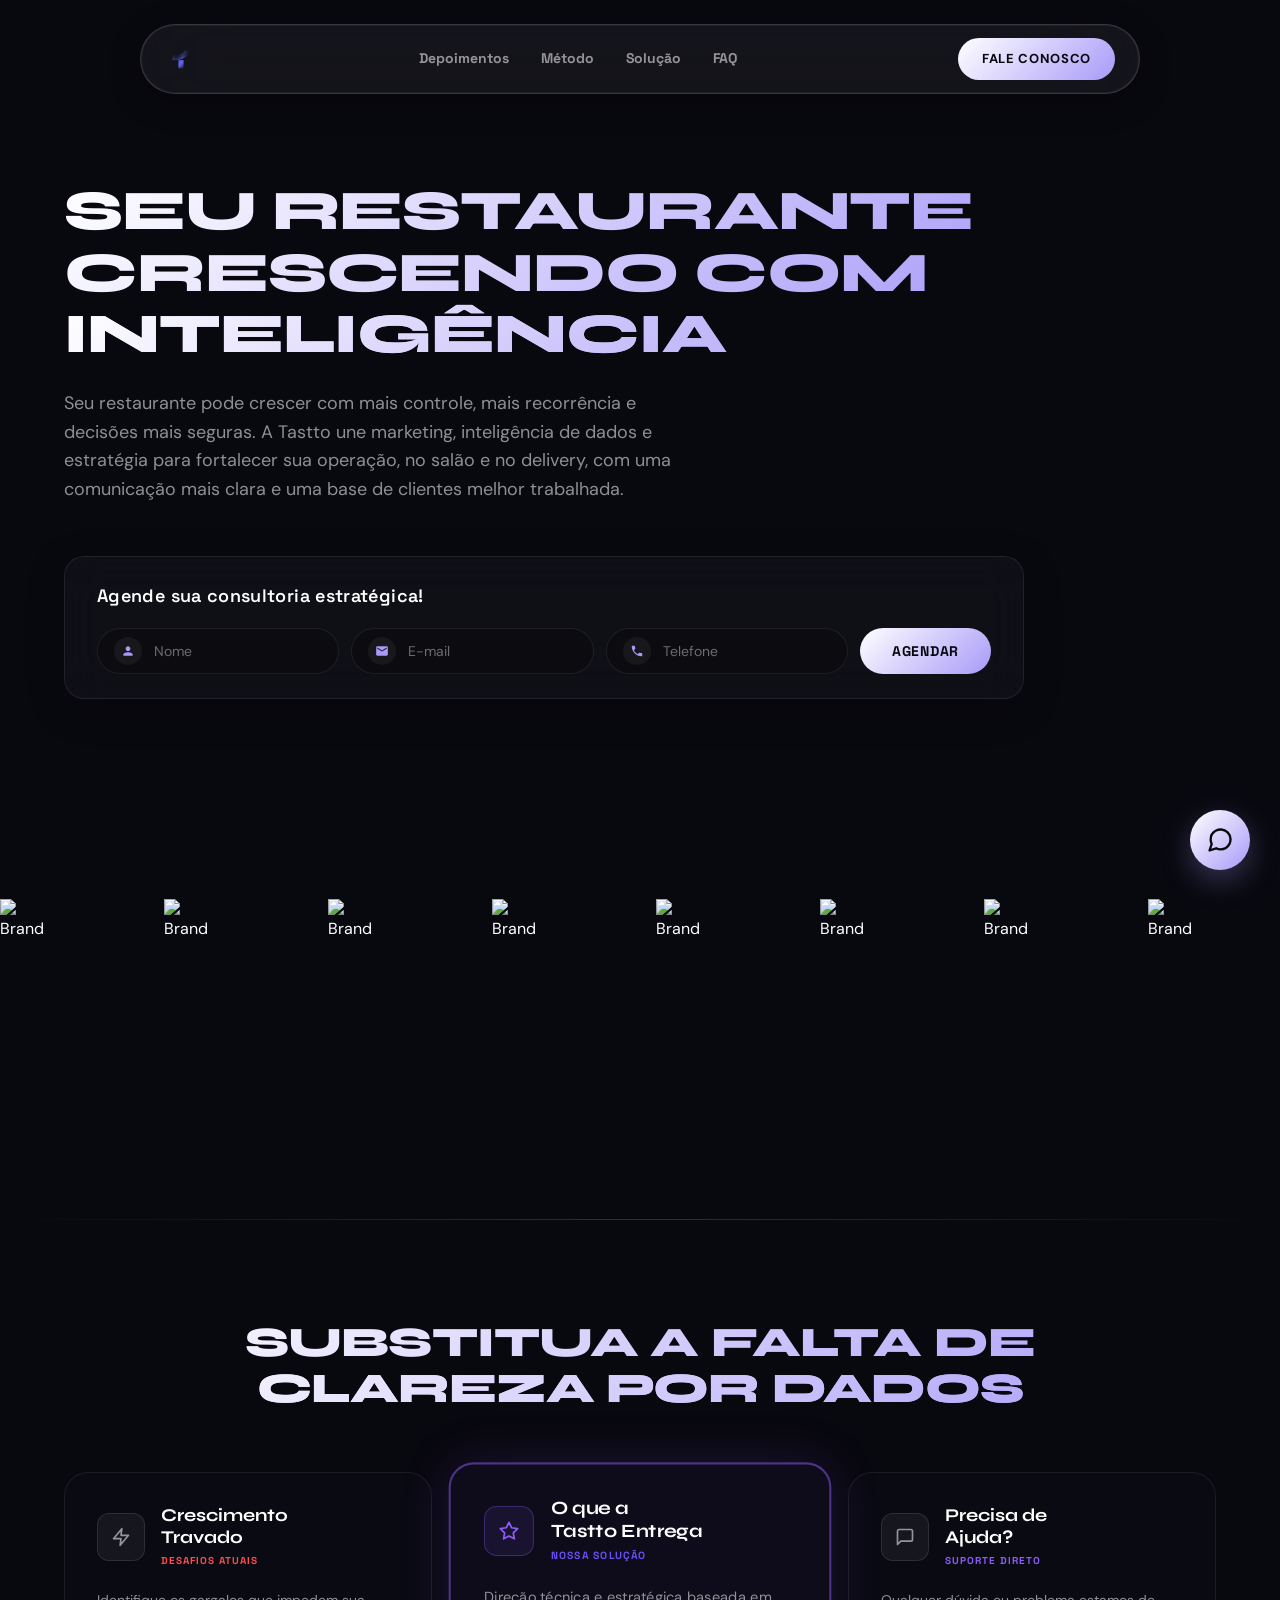
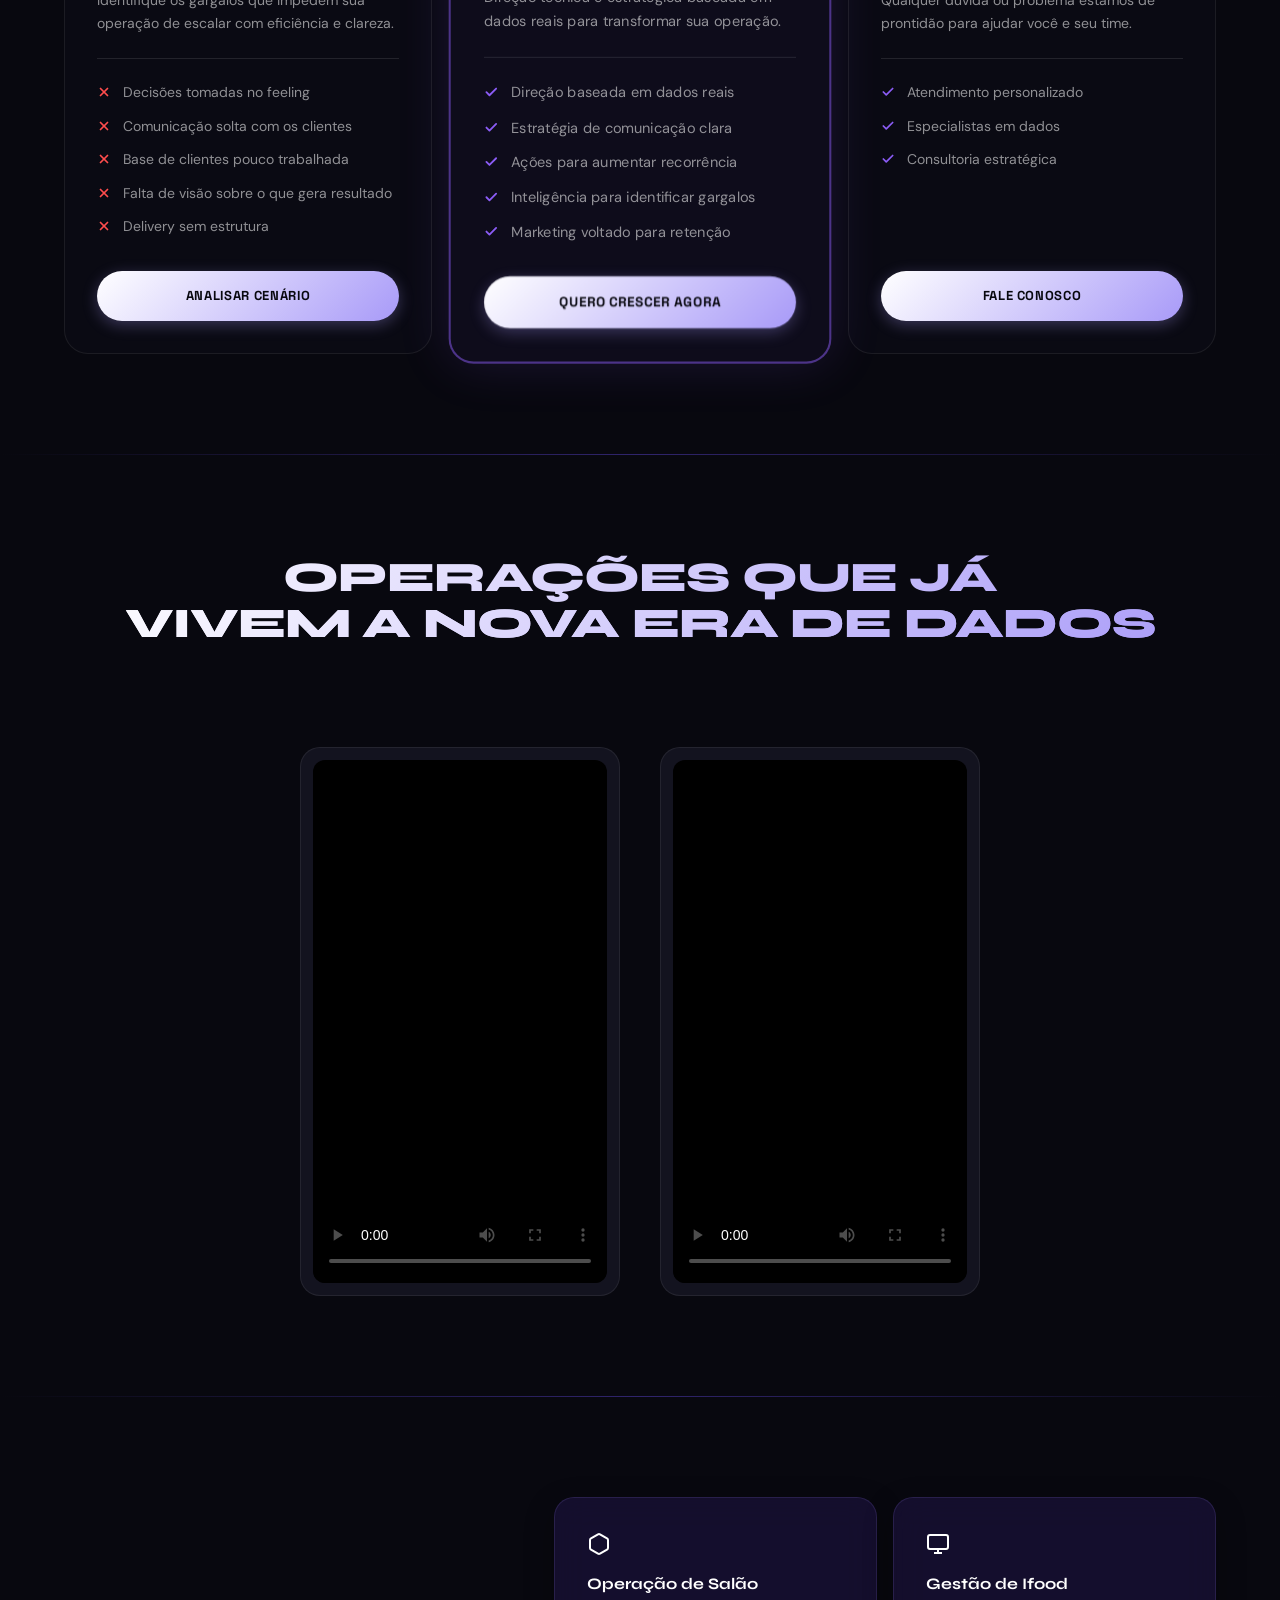
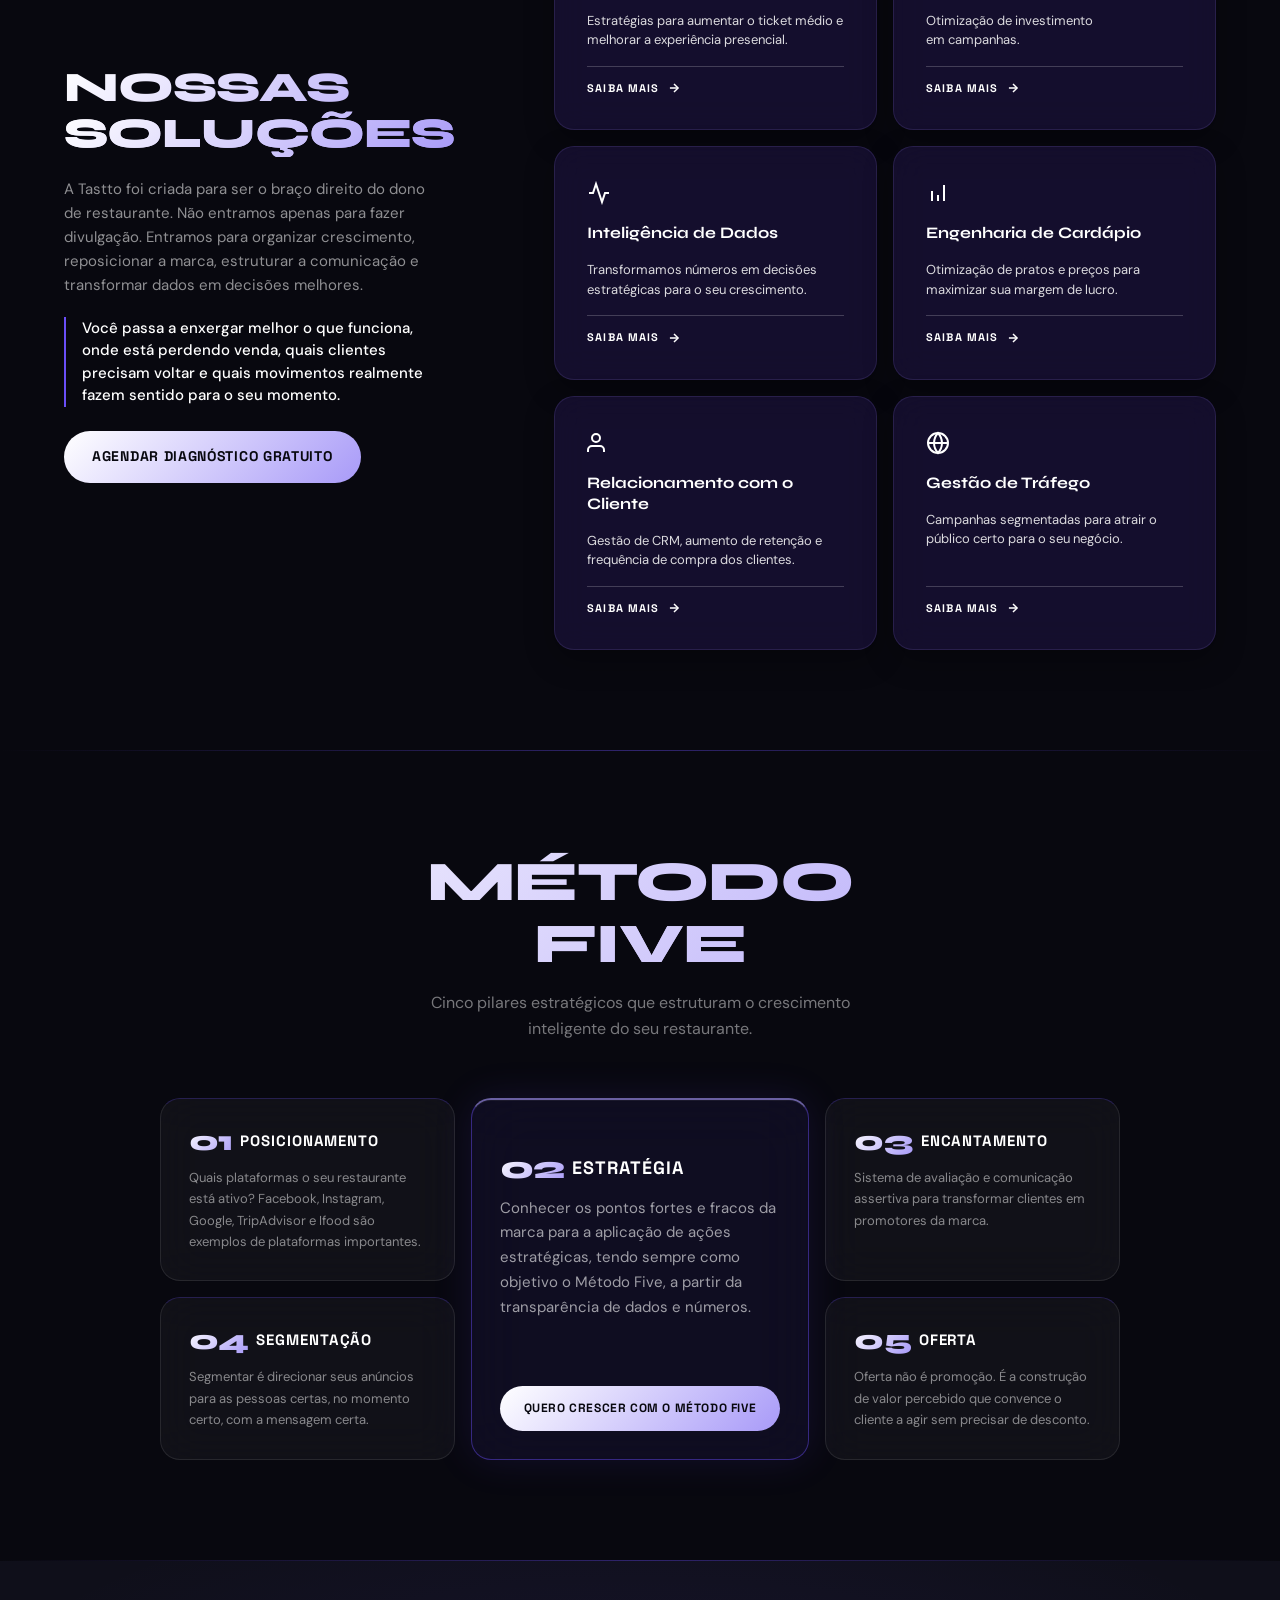
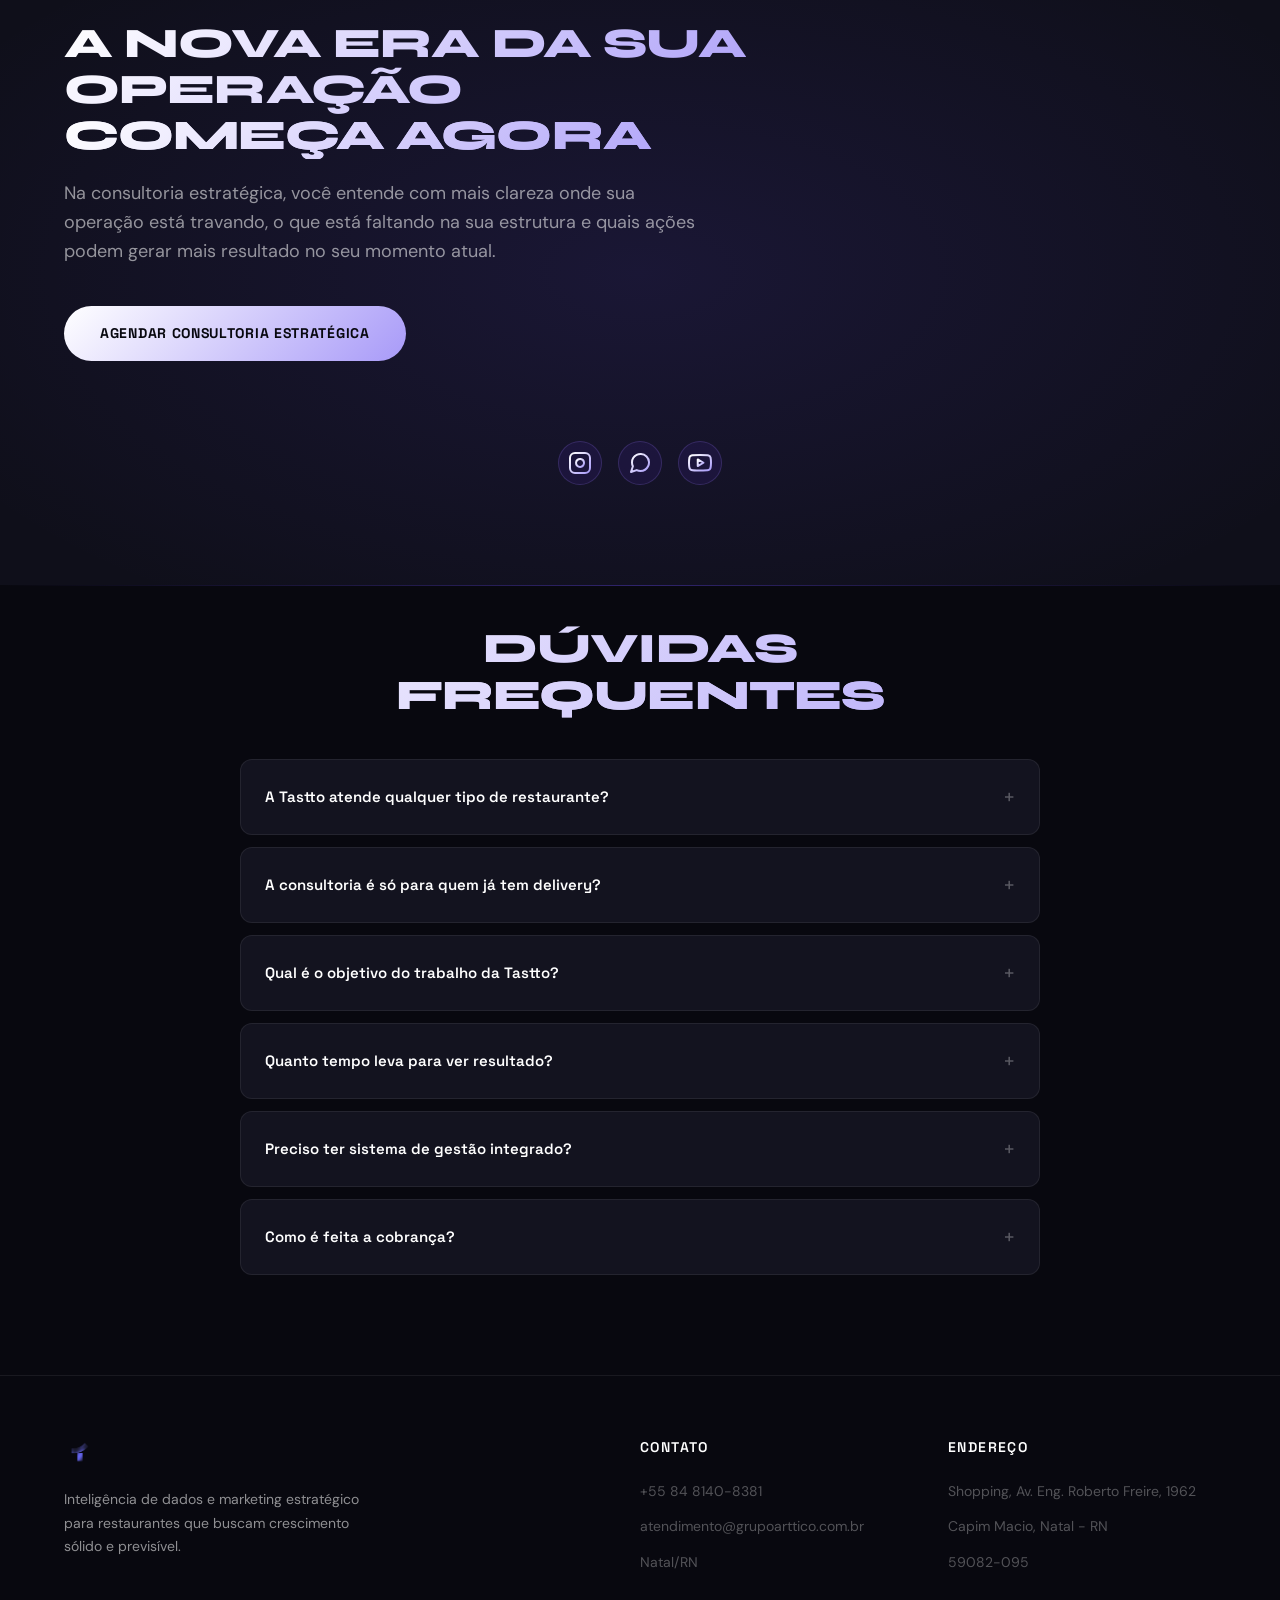
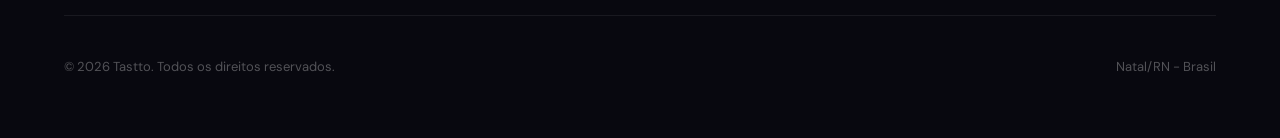
==== index.html @ a634045a "first commit" ====
<!DOCTYPE html>
<html lang="pt-BR">
<head>
    <meta charset="UTF-8">
    <meta name="viewport" content="width=device-width, initial-scale=1.0">
    <title>Tastto - Inteligência para Restaurantes</title>
    <link rel="preconnect" href="https://fonts.googleapis.com">
    <link rel="preconnect" href="https://fonts.gstatic.com" crossorigin>
    <link href="https://fonts.googleapis.com/css2?family=DM+Sans:ital,wght@0,400;0,500;1,400&family=Inter:wght@400;600;800&family=Space+Grotesk:wght@400;500;600;700&family=Syne:wght@700;800&display=swap" rel="stylesheet">
    <style>
        :root {
            --bg-base: #08080f;
            --bg-surface: #0f0f1a;
            --bg-card: #13131f;
            --bg-card-hover: #18182a;
            --accent-primary: #6a4ef8;
            --accent-secondary: #9b7ff8;
            --accent-glow: rgba(106,78,248,0.15);
            --text-primary: #ffffff;
            --text-secondary: rgba(255,255,255,0.55);
            --text-tertiary: rgba(255,255,255,0.30);
            --border-subtle: rgba(255,255,255,0.07);
            --border-accent: rgba(106,78,248,0.35);
            --gradient-headline: linear-gradient(135deg, #fff, #a89af8);
            --gradient-section-divider: linear-gradient(90deg, transparent, rgba(106,78,248,0.4), transparent);
            
            /* Preserved original gradients */
            --gradient-text-original: linear-gradient(135deg, #fff 0%, #B0AFFF 100%);
        }

        * {
            margin: 0;
            padding: 0;
            box-sizing: border-box;
            -webkit-font-smoothing: antialiased;
        }

        body {
            background-color: var(--bg-base);
            color: var(--text-primary);
            font-family: 'DM Sans', sans-serif;
            line-height: 1.7;
            overflow-x: clip;
        }

        h1, h2, h3, h4, h5, h6 {
            color: var(--text-primary);
        }

        a {
            text-decoration: none;
            color: inherit;
            transition: 0.2s;
        }

        ul {
            list-style: none;
        }

        .container {
            max-width: 1200px;
            margin: 0 auto;
            padding-left: 24px !important;
            padding-right: 24px !important;
        }

        /* Typography */
        .syne-800 { font-family: 'Syne', sans-serif; font-weight: 800; }
        .syne-700 { font-family: 'Syne', sans-serif; font-weight: 700; }
        .space-600 { font-family: 'Space Grotesk', sans-serif; font-weight: 600; }
        .space-500 { font-family: 'Space Grotesk', sans-serif; font-weight: 500; }
        .inter-800 { font-family: 'Inter', sans-serif; font-weight: 800; }

        .eyebrow {
            display: inline-block;
            font-family: 'Space Grotesk', sans-serif;
            font-weight: 500;
            font-size: 11px;
            letter-spacing: 0.14em;
            text-transform: uppercase;
            padding: 6px 16px;
            border-radius: 100px;
            border: 1px solid var(--border-accent);
            background: var(--accent-glow);
            color: var(--accent-secondary);
            margin-bottom: 12px;
        }

        .h1-main {
            font-family: 'Syne', sans-serif;
            font-weight: 800;
            font-size: clamp(28px, 6.5vw, 56px);
            line-height: 1.1;
            letter-spacing: -0.02em;
            text-transform: uppercase;
            background: var(--gradient-headline);
            -webkit-background-clip: text;
            background-clip: text;
            -webkit-text-fill-color: transparent;
            margin-bottom: 24px;
        }

        .h1-main span {
            display: block;
            background: var(--gradient-headline);
            -webkit-background-clip: text;
            background-clip: text;
            -webkit-text-fill-color: transparent;
        }

        .h2-section {
            font-family: 'Syne', sans-serif;
            font-weight: 800;
            font-size: clamp(24px, 5.5vw, 42px);
            line-height: 1.1;
            letter-spacing: -0.02em;
            text-transform: uppercase;
            background: var(--gradient-headline);
            -webkit-background-clip: text;
            background-clip: text;
            -webkit-text-fill-color: transparent;
            margin-bottom: 40px;
        }

        .h2-section span {
            display: block;
            background: var(--gradient-headline);
            -webkit-background-clip: text;
            background-clip: text;
            -webkit-text-fill-color: transparent;
        }

        .p-main {
            font-family: 'DM Sans', sans-serif;
            font-size: 18px;
            line-height: 1.6;
            color: var(--text-secondary);
            max-width: 640px;
            margin-bottom: 40px;
        }

        /* Buttons */
        .btn-primary {
            display: inline-flex;
            align-items: center;
            justify-content: center;
            background: var(--gradient-headline);
            color: var(--bg-base);
            font-family: 'Space Grotesk', sans-serif;
            font-weight: 700;
            font-size: 14px;
            letter-spacing: 0.05em;
            padding: 14px 28px;
            border-radius: 100px;
            border: none;
            cursor: pointer;
            transition: 0.3s;
            text-transform: uppercase;
        }

        .btn-primary:hover {
            transform: translateY(-2px);
            box-shadow: 0 8px 20px rgba(168, 154, 248, 0.3);
            filter: brightness(1.1);
        }

        .btn-nav {
            background: var(--gradient-headline);
            color: var(--bg-base);
            padding: 10px 24px;
            font-size: 13px;
            border: none;
            border-radius: 100px;
            font-weight: 700;
            text-transform: uppercase;
            letter-spacing: 0.05em;
        }

        .btn-nav:hover {
            transform: translateY(-2px);
            box-shadow: 0 8px 20px rgba(168, 154, 248, 0.3);
        }

        /* Navbar */
        .navbar {
            position: absolute !important;
            top: 24px;
            left: 0;
            right: 0;
            margin: 0 auto;
            width: 90%;
            max-width: 1000px;
            height: 70px;
            background: rgba(255, 255, 255, 0.05);
            backdrop-filter: blur(40px);
            -webkit-backdrop-filter: blur(40px);
            border: 1px solid rgba(255, 255, 255, 0.15);
            border-radius: 100px;
            z-index: 1000;
            display: flex;
            align-items: center;
            box-shadow: 0 8px 32px 0 rgba(0, 0, 0, 0.3), inset 0 0 0 1px rgba(255, 255, 255, 0.05);
        }

        .navbar-inner {
            display: grid;
            grid-template-columns: auto 1fr auto;
            align-items: center;
            width: 100%;
            padding: 0 24px;
            gap: 20px;
        }

        .logo img {
            height: 32px;
            display: block;
        }

        .nav-links {
            display: flex;
            gap: 32px;
            align-items: center;
            justify-content: center;
        }

        .nav-cta-wrapper {
            display: flex;
            justify-content: flex-end;
        }

        .nav-link {
            font-family: 'Space Grotesk', sans-serif;
            font-weight: 700;
            font-size: 14px;
            color: var(--text-secondary);
        }

        .nav-link:hover {
            color: var(--text-primary);
        }

        .hamburger-btn {
            display: none;
            background: none;
            border: none;
            color: var(--text-primary);
            cursor: pointer;
            padding: 8px;
        }

        .mobile-menu {
            display: none;
        }

        /* Marquee */
        .brands-marquee {
            width: 100%;
            overflow: hidden;
            padding: 80px 0 100px 0;
            background: transparent;
            display: flex;
            align-items: center;
        }

        .marquee-track {
            display: flex;
            align-items: center;
            gap: 120px;
            width: max-content;
            animation: scroll-left 50s linear infinite;
        }

        .marquee-track:hover {
            animation-play-state: paused;
        }

        .brand-logo {
            height: 220px;
            object-fit: contain;
            transition: 0.4s;
        }

        .brand-logo:hover {
            transform: scale(1.05);
        }

        @keyframes scroll-left {
            0% { transform: translateX(0); }
            100% { transform: translateX(-50%); }
        }

        /* Section Divider */
        .section-divider {
            height: 1px;
            width: 100%;
            background: var(--gradient-section-divider);
        }

        /* Hero */
        .hero {
            padding-top: 180px;
            padding-bottom: 120px;
            text-align: left;
            display: flex;
            flex-direction: column;
            align-items: flex-start;
        }

        .hero-proof {
            margin-top: 20px;
            font-size: 12px;
            color: var(--text-tertiary);
            font-family: 'DM Sans', sans-serif;
        }

        /* Hero Form */
        .hero-form-wrapper {
            background: rgba(255, 255, 255, 0.03);
            backdrop-filter: blur(20px);
            -webkit-backdrop-filter: blur(20px);
            border: 1px solid rgba(255, 255, 255, 0.08);
            border-radius: 20px;
            padding: 24px 32px;
            margin-top: 16px;
            width: 100%;
            max-width: 960px;
            display: flex;
            flex-direction: column;
            gap: 16px;
            box-shadow: 0 10px 40px rgba(0, 0, 0, 0.2);
            position: relative;
            z-index: 2;
        }

        .hero-form-title {
            font-family: 'Space Grotesk', sans-serif;
            font-size: 18px;
            font-weight: 600;
            color: #fff;
            margin: 0;
            letter-spacing: 0.02em;
        }

        .hero-form {
            display: flex;
            gap: 12px;
            align-items: center;
            flex-wrap: wrap;
        }

        .hero-form-input-group {
            display: flex;
            align-items: center;
            background: rgba(0, 0, 0, 0.25);
            border: 1px solid rgba(255, 255, 255, 0.08);
            border-radius: 100px;
            padding: 8px 16px;
            flex: 1;
            min-width: 200px;
            transition: all 0.3s ease;
        }

        .hero-form-input-group:focus-within {
            border-color: rgba(106,78,248,0.5);
            background: rgba(0, 0, 0, 0.4);
            box-shadow: 0 0 0 2px rgba(106,78,248,0.1);
        }

        .hero-form-icon-wrap {
            width: 28px;
            height: 28px;
            background: rgba(255, 255, 255, 0.05);
            border-radius: 50%;
            display: flex;
            align-items: center;
            justify-content: center;
            margin-right: 12px;
            color: #a89af8;
            flex-shrink: 0;
        }

        .hero-form-input {
            background: transparent;
            border: none;
            outline: none;
            color: #fff;
            font-family: 'DM Sans', sans-serif;
            font-size: 14px;
            width: 100%;
            flex: 1;
        }

        .hero-form-input::placeholder {
            color: rgba(255,255,255,0.4);
        }
        
        /* Previne o fundo branco padrao do Chrome quando o campo eh preenchido por autofill */
        .hero-form-input:-webkit-autofill,
        .hero-form-input:-webkit-autofill:hover, 
        .hero-form-input:-webkit-autofill:focus, 
        .hero-form-input:-webkit-autofill:active {
            -webkit-text-fill-color: #fff !important;
            transition: background-color 5000s ease-in-out 0s;
        }

        .hero-btn-submit {
            padding: 14px 32px;
            white-space: nowrap;
        }

        @media (max-width: 860px) {
            .hero-form {
                flex-direction: column;
                align-items: stretch;
            }
            .hero-form-input-group {
                width: 100%;
            }
            .hero-btn-submit {
                width: 100%;
                justify-content: center;
            }
        }

        /* Pain vs Solution */
        .pain-solution {
            padding: 100px 0;
        }

        .ps-grid {
            display: grid;
            grid-template-columns: 1fr 1fr 1fr;
            gap: 24px;
            max-width: 1200px;
            margin: 0 auto;
            align-items: stretch;
        }

        .ps-card {
            background: rgba(15, 15, 26, 0.4);
            border: 1px solid var(--border-subtle);
            border-radius: 24px;
            padding: 32px;
            display: flex;
            flex-direction: column;
            transition: all 0.4s cubic-bezier(0.165, 0.84, 0.44, 1);
            position: relative;
        }

        .ps-card-highlight {
            background: rgba(139, 92, 246, 0.05);
            border: 2px solid rgba(139, 92, 246, 0.5);
            box-shadow: 0 0 50px rgba(139, 92, 246, 0.15);
            transform: scale(1.04);
            z-index: 10;
        }

        .ps-card-header {
            display: flex;
            align-items: center;
            gap: 16px;
            margin-bottom: 20px;
        }

        .ps-icon-box {
            width: 48px;
            height: 48px;
            background: rgba(255, 255, 255, 0.05);
            border: 1px solid rgba(255, 255, 255, 0.1);
            border-radius: 12px;
            display: flex;
            align-items: center;
            justify-content: center;
            color: var(--text-secondary);
        }

        .ps-card-highlight .ps-icon-box {
            background: rgba(139, 92, 246, 0.1);
            border-color: rgba(139, 92, 246, 0.3);
            color: #8b5cf6;
        }

        .ps-header-text {
            display: flex;
            flex-direction: column;
        }

        .ps-card-title {
            font-family: 'Syne', sans-serif;
            font-weight: 700;
            font-size: 18px;
            color: #fff;
            line-height: 1.2;
        }

        .ps-card-tag {
            font-family: 'Space Grotesk', sans-serif;
            font-size: 10px;
            font-weight: 700;
            text-transform: uppercase;
            letter-spacing: 0.1em;
            color: var(--accent-primary);
            margin-top: 4px;
        }

        .ps-card-desc {
            font-size: 14px;
            line-height: 1.6;
            color: var(--text-secondary);
            margin-bottom: 24px;
            font-family: 'DM Sans', sans-serif;
        }

        .ps-divider {
            height: 1px;
            background: rgba(255, 255, 255, 0.1);
            margin-bottom: 24px;
        }

        .ps-list {
            display: flex;
            flex-direction: column;
            gap: 14px;
            margin-bottom: 32px;
            flex-grow: 1;
        }

        .ps-item {
            display: flex;
            align-items: flex-start;
            gap: 12px;
            font-size: 14px;
            color: var(--text-secondary);
            line-height: 1.4;
        }

        .ps-btn-wrap {
            margin-top: auto;
        }

        .btn-card {
            display: block;
            width: 100%;
            padding: 14px;
            border-radius: 100px;
            font-family: 'Space Grotesk', sans-serif;
            font-weight: 700;
            font-size: 13px;
            text-align: center;
            background: rgba(255, 255, 255, 0.05); /* Efeito de vidro */
            backdrop-filter: blur(16px);
            -webkit-backdrop-filter: blur(16px);
            border: 1px solid rgba(255, 255, 255, 0.2);
            color: #fff;
            transition: 0.3s;
            text-transform: uppercase;
            letter-spacing: 0.05em;
            box-shadow: 0 4px 15px rgba(0, 0, 0, 0.1);
        }

        .btn-card:hover {
            background: rgba(255, 255, 255, 0.15);
            border-color: rgba(255, 255, 255, 0.3);
            transform: translateY(-2px);
            box-shadow: 0 6px 20px rgba(0, 0, 0, 0.2);
        }

        .btn-card-gradient {
            background: var(--gradient-headline);
            color: var(--bg-base);
            border: none;
            box-shadow: 0 4px 15px rgba(168, 154, 248, 0.3);
        }

        .btn-card-gradient:hover {
            transform: translateY(-2px);
            box-shadow: 0 6px 20px rgba(168, 154, 248, 0.4);
            filter: brightness(1.1);
        }

        .icon-x {
            color: #ff4d4d;
            flex-shrink: 0;
            margin-top: 2px;
        }

        .icon-check {
            color: #8b5cf6;
            flex-shrink: 0;
            margin-top: 2px;
        }

        /* Braço Direito */
        .braco-direito {
            padding: 100px 0;
        }

        .braco-direito {
            padding: 100px 0;
        }

        .bd-grid {
            display: grid;
            grid-template-columns: 1fr 2fr;
            gap: 100px;
            align-items: center;
            text-align: left;
        }

        .bd-text {
            max-width: none;
            margin: 0;
            text-align: left;
            display: flex;
            flex-direction: column;
            gap: 20px;
        }

        .bd-text h2 {
            margin-bottom: 0;
        }

        .bd-text p {
            margin-bottom: 0;
            color: var(--text-secondary);
            font-size: 15px;
            line-height: 1.6;
            max-width: 380px;
        }

        .bd-text p.highlight {
            color: var(--text-primary);
            font-weight: 500;
            padding-left: 16px;
            border-left: 2px solid var(--accent-primary);
            font-size: 15px;
            max-width: 380px;
            margin: 0;
            text-align: left;
            line-height: 1.5;
        }

        .bd-main-cta {
            margin-top: 4px;
        }

        .bd-cards {
            display: grid;
            grid-template-columns: repeat(2, 1fr);
            gap: 16px;
            width: 100%;
        }

        .mini-card {
            background: var(--accent-primary);
            border: none;
            border-radius: 16px;
            background: rgba(40, 25, 90, 0.4); /* Vidro roxo escurecido/menos intenso */
            backdrop-filter: blur(16px);
            -webkit-backdrop-filter: blur(16px);
            border: 1px solid rgba(155, 127, 248, 0.15);
            border-radius: 20px;
            padding: 32px;
            display: flex;
            flex-direction: column;
            gap: 16px;
            transition: 0.4s;
            position: relative;
            overflow: hidden;
            text-align: left;
            align-items: flex-start;
            box-shadow: 0 10px 30px rgba(0, 0, 0, 0.3);
        }

        .mini-card:hover {
            transform: translateY(-6px) scale(1.01);
            background: rgba(50, 30, 110, 0.5);
            border-color: rgba(155, 127, 248, 0.3);
            box-shadow: 0 20px 40px rgba(106, 78, 248, 0.2);
        }

        .mini-card-icon {
            width: 28px;
            height: 28px;
            color: #fff;
            margin-bottom: 0;
            display: flex;
            align-items: center;
            justify-content: flex-start;
        }

        .mini-card h4 {
            font-family: 'Syne', sans-serif;
            font-weight: 700;
            font-size: 16px;
            color: #fff;
            margin: 0;
            line-height: 1.3;
        }

        .mini-card p {
            font-size: 13px;
            color: rgba(255, 255, 255, 0.85);
            line-height: 1.5;
            margin: 0;
            font-family: 'DM Sans', sans-serif;
            max-width: none;
        }

        .btn-mini-card {
            margin-top: auto;
            font-family: 'Space Grotesk', sans-serif;
            font-weight: 700;
            font-size: 11px;
            color: #fff;
            text-transform: uppercase;
            letter-spacing: 0.1em;
            display: inline-flex;
            align-items: center;
            gap: 8px;
            transition: 0.3s;
            padding-top: 12px;
            border-top: 1px solid rgba(255, 255, 255, 0.2);
            width: 100%;
        }

        .btn-mini-card:hover {
            gap: 12px;
            color: #fff;
        }

        .btn-mini-card svg {
            transition: 0.2s;
        }

        .btn-mini-card:hover svg {
            transform: translateX(4px);
        }

        .bd-cta-wrap {
            margin-top: 50px;
            text-align: center;
        }

        /* Método Five */
        .metodo-five-wrap {
            margin-top: 40px;
            background: radial-gradient(circle at center, rgba(139, 92, 246, 0.08) 0%, transparent 70%);
            padding: 80px 0;
            border-radius: 40px;
            position: relative;
        }

        /* --- Método Five: radial / pentagon layout --- */
        .metodo-radial {
            position: relative;
            width: 100%;
            max-width: 860px;
            margin: 0 auto;
            height: 520px;
        }

        .metodo-radial::before {
            content: '';
            position: absolute;
            top: 50%;
            left: 50%;
            transform: translate(-50%, -50%);
            width: 58%;
            height: 72%;
            border: 1px dashed rgba(255, 255, 255, 0.18);
            border-radius: 50%;
            z-index: 0;
            pointer-events: none;
        }

        /* Pentagon positions – each label centered at its point */
        .m-pos { left: 50%;  top: 14%; }
        .m-seg { left: 78%;  top: 39%; }
        .m-ofe { left: 68%;  top: 78%; }
        .m-enc { left: 32%;  top: 78%; }
        .m-est { left: 22%;  top: 39%; }

        .m-center {
            position: absolute;
            top: 50%;
            left: 50%;
            transform: translate(-50%, -50%);
            text-align: center;
            z-index: 1;
            pointer-events: none;
        }

        .metodo-item {
            position: absolute;
            display: flex;
            flex-direction: column;
            gap: 10px;
            align-items: center;
            text-align: center;
            width: 172px;
            transform: translate(-50%, -50%);
            transition: transform 0.35s ease;
            z-index: 2;
        }

        .metodo-item:hover {
            transform: translate(-50%, -57%);
        }

        .metodo-item h4 {
            font-family: 'Space Grotesk', sans-serif;
            font-weight: 800;
            font-size: 13px;
            background: var(--gradient-headline);
            color: var(--bg-base);
            -webkit-background-clip: unset;
            background-clip: unset;
            -webkit-text-fill-color: unset;
            text-transform: uppercase;
            letter-spacing: 0.05em;
            padding: 11px 20px;
            border-radius: 8px;
            margin: 0;
            display: inline-block;
            box-shadow: 0 4px 15px rgba(168, 154, 248, 0.2);
            cursor: default;
            white-space: nowrap;
        }

        .metodo-item p {
            font-size: 13px;
            line-height: 1.6;
            color: var(--text-secondary);
            margin: 0;
            text-align: center;
            hyphens: auto;
            -webkit-hyphens: auto;
            width: 100%;
            /* Hidden by default — revealed on hover */
            opacity: 0;
            transform: translateY(6px);
            transition: opacity 0.35s ease, transform 0.35s ease;
            pointer-events: none;
        }

        .metodo-item:hover p {
            opacity: 1;
            transform: translateY(0);
            pointer-events: auto;
        }

        .metodo-five-header {
            text-align: center;
        }

        .metodo-five-header .h2-section {
            margin-bottom: 0;
            font-size: clamp(36px, 6vw, 56px);
            line-height: 1.1;
            font-family: 'Syne', sans-serif;
        }

        .metodo-five-header span {
            display: inline-block;
            position: relative;
            z-index: 1;
        }

        .metodo-five-header span::after {
            content: '';
            position: absolute;
            top: 50%;
            left: 50%;
            transform: translate(-50%, -50%) rotate(-4deg);
            width: 130%;
            height: 120%;
            border: 3px solid #ea580c;
            border-radius: 50%;
            z-index: -1;
            pointer-events: none;
        }
        .metodo-cta {
            margin-top: 60px;
            text-align: center;
        }

        @media (max-width: 860px) {
            .metodo-radial { height: 460px; }
            .metodo-item { width: 145px; }
        }

        @media (max-width: 640px) {
            .metodo-five-wrap { padding: 40px 0; }
            .metodo-radial {
                height: auto;
                display: flex;
                flex-direction: column;
                align-items: center;
                gap: 28px;
                padding: 20px 0;
            }
            .metodo-radial::before { display: none; }
            .m-center,
            .metodo-item {
                position: static;
                transform: none;
                width: auto;
            }
            .metodo-item:hover { transform: none; }
            .metodo-item p {
                opacity: 1;
                transform: none;
                max-width: 300px;
                pointer-events: auto;
            }
        }

        /* Pillars */
        .pillars {
            padding: 100px 0;
        }

        .pillars-grid {
            display: grid;
            grid-template-columns: repeat(3, 1fr);
            gap: 20px;
        }

        .pillar-card {
            background: var(--bg-card);
            border: 1px solid var(--border-subtle);
            border-radius: 16px;
            padding: 28px 24px;
            transition: 0.25s;
        }

        .pillar-card:hover {
            border-color: var(--border-accent);
            transform: translateY(-3px);
        }

        .pillar-icon {
            width: 40px;
            height: 40px;
            background: var(--accent-glow);
            border-radius: 10px;
            display: flex;
            align-items: center;
            justify-content: center;
            color: var(--accent-primary);
            margin-bottom: 20px;
        }

        .pillar-card h3 {
            font-family: 'Space Grotesk', sans-serif;
            font-weight: 600;
            font-size: 18px;
            margin-bottom: 12px;
            line-height: 1.3;
        }

        .pillar-card p {
            font-size: 14px;
            color: var(--text-secondary);
            line-height: 1.6;
        }

        /* Testimonials */
        .testimonials {
            padding: 100px 0;
        }

        .testimonials-grid {
            display: flex;
            flex-wrap: wrap;
            justify-content: center;
            gap: 40px;
        }

        .video-card {
            background: var(--bg-card);
            border: 1px solid var(--border-subtle);
            border-radius: 20px;
            padding: 12px;
            display: flex;
            flex-direction: column;
            width: 100%;
            max-width: 320px;
            transition: 0.3s;
        }

        .video-card:hover {
            border-color: var(--border-accent);
            transform: translateY(-4px);
            box-shadow: 0 10px 30px rgba(106,78,248,0.15);
        }

        .video-wrapper {
            position: relative;
            width: 100%;
            aspect-ratio: 9 / 16;
            border-radius: 12px;
            overflow: hidden;
            background: #000;
        }

        .video-wrapper video {
            width: 100%;
            height: 100%;
            object-fit: cover;
            border-radius: 12px;
        }

        /* Final CTA */
        .final-cta {
            padding: 100px 0;
            text-align: center;
            background-color: var(--bg-surface);
            background-image: radial-gradient(ellipse 800px 400px at center, rgba(106, 78, 248, 0.12), transparent);
            display: flex;
            flex-direction: column;
            align-items: center;
        }

        .final-cta h2 {
            background: var(--gradient-headline);
            -webkit-background-clip: text;
            background-clip: text;
            -webkit-text-fill-color: transparent;
            margin-bottom: 20px;
        }

        .final-cta .btn-primary {
            padding: 16px 36px;
        }

        .cta-friction {
            margin-top: 16px;
            font-size: 12px;
            color: var(--text-tertiary);
        }

        /* FAQ */
        .faq {
            padding: 100px 0;
        }

        .faq-grid {
            max-width: 800px;
            margin: 0 auto;
            display: flex;
            flex-direction: column;
            gap: 12px;
        }

        .faq-item {
            background: var(--bg-card);
            border: 1px solid var(--border-subtle);
            border-radius: 12px;
            padding: 20px 24px;
            cursor: pointer;
            transition: all 0.3s ease;
        }

        .faq-item:hover {
            border-color: rgba(139, 92, 246, 0.4);
        }

        .faq-question {
            font-family: 'Space Grotesk', sans-serif;
            font-weight: 600;
            font-size: 15px;
            margin-bottom: 0;
            color: var(--text-primary);
            display: flex;
            justify-content: space-between;
            align-items: center;
        }
        
        .faq-icon {
            font-size: 20px;
            font-weight: 400;
            transition: transform 0.3s ease;
            color: var(--text-tertiary);
        }

        .faq-answer {
            font-family: 'DM Sans', sans-serif;
            font-size: 14px;
            color: var(--text-secondary);
            line-height: 1.6;
            max-height: 0;
            overflow: hidden;
            opacity: 0;
            transition: all 0.4s ease;
            margin-top: 0;
        }

        .faq-item.active .faq-answer {
            max-height: 500px;
            margin-top: 16px;
            opacity: 1;
        }

        .faq-item.active .faq-icon {
            transform: rotate(45deg);
        }


        /* ── Método Five ── */
        .m5-section {
            background: #08080f;
            padding: 100px 0;
        }

        .m5-header {
            text-align: center;
            margin-bottom: 56px;
        }

        .m5-title {
            font-family: 'Syne', sans-serif;
            font-weight: 800;
            font-size: clamp(36px, 5.5vw, 56px);
            line-height: 1.1;
            letter-spacing: -0.02em;
            text-transform: uppercase;
            background: linear-gradient(135deg, #fff 0%, #a89af8 100%);
            -webkit-background-clip: text;
           background-clip: text;
            background-clip: text;
            -webkit-text-fill-color: transparent;
            margin: 0 0 16px;
        }

        .m5-title span {
            display: block;
            background: linear-gradient(135deg, #fff 0%, #a89af8 100%);
            -webkit-background-clip: text;
           background-clip: text;
            background-clip: text;
            -webkit-text-fill-color: transparent;
        }

        .m5-subtitle {
            font-family: 'DM Sans', sans-serif;
            font-size: 16px;
            color: rgba(255,255,255,0.45);
            max-width: 520px;
            margin: 0 auto;
            line-height: 1.6;
        }

        /* Grid: col-esq | center | col-dir */
        .m5-grid {
            display: grid;
            grid-template-columns: 1fr 1.15fr 1fr;
            grid-template-rows: auto auto;
            gap: 16px;
            max-width: 960px;
            margin: 0 auto;
        }

        /* Card central ocupa as 2 linhas */
        .m5-card-center {
            grid-column: 2;
            grid-row: 1 / 3;
        }

        .m5-card {
            background: rgba(255, 255, 255, 0.04);
            backdrop-filter: blur(20px);
            -webkit-backdrop-filter: blur(20px);
            border: 1px solid rgba(255,255,255,0.09);
            border-top: 1px solid rgba(106,78,248,0.25);
            border-radius: 20px;
            padding: 28px;
            display: flex;
            flex-direction: column;
            gap: 12px;
            transition: border-color 0.3s, transform 0.3s, background 0.3s;
            position: relative;
            overflow: hidden;
        }

        .m5-card:hover {
            background: rgba(255, 255, 255, 0.07);
            border-color: rgba(106,78,248,0.40);
            transform: translateY(-4px);
        }

        /* Card central com destaque */
        .m5-card.m5-card-center {
            background: rgba(106,78,248,0.08);
            backdrop-filter: blur(28px);
            -webkit-backdrop-filter: blur(28px);
            border: 1px solid rgba(106,78,248,0.45);
            border-top: 2px solid rgba(168,154,248,0.6);
            box-shadow: 0 0 40px rgba(106,78,248,0.12), inset 0 1px 0 rgba(255,255,255,0.05);
            padding-top: 52px;
        }

        .m5-card.m5-card-center:hover {
            background: rgba(106,78,248,0.12);
            border-color: rgba(168,154,248,0.7);
            transform: translateY(-6px);
        }

        /* Badge "NÚCLEO DO MÉTODO" */
        .m5-badge {
            display: inline-block;
            font-family: 'Space Grotesk', sans-serif;
            font-weight: 700;
            font-size: 10px;
            letter-spacing: 0.12em;
            text-transform: uppercase;
            color: #c4b5fd;
            background: rgba(106,78,248,0.18);
            border: 1px solid rgba(106,78,248,0.35);
            border-radius: 100px;
            padding: 5px 14px;
            align-self: flex-start;
            margin-bottom: 4px;
        }

        /* Número ghost */
        .m5-num {
            font-family: 'Syne', sans-serif;
            font-weight: 800;
            font-size: 28px;
            line-height: 1;
            letter-spacing: -0.03em;
            user-select: none;
            background: linear-gradient(135deg, #fff 0%, #a89af8 100%);
            -webkit-background-clip: text;
            background-clip: text;
            -webkit-text-fill-color: transparent;
            flex-shrink: 0;
        }

        .m5-card-center .m5-num {
            font-size: 32px;
        }

        /* Número + título lado a lado */
        .m5-card-top {
            display: flex;
            align-items: center;
            gap: 8px;
        }

        .m5-card-title {
            font-family: 'Space Grotesk', sans-serif;
            font-weight: 700;
            font-size: 15px;
            color: #fff;
            text-transform: uppercase;
            letter-spacing: 0.06em;
            margin: 0;
            line-height: 1.2;
        }

        .m5-card-center .m5-card-title {
            font-size: 18px;
        }

        .m5-card-desc {
            font-family: 'DM Sans', sans-serif;
            font-size: 13px;
            color: rgba(255,255,255,0.50);
            line-height: 1.65;
            margin: 0;
        }

        .m5-card-center .m5-card-desc {
            font-size: 15px;
            color: rgba(255,255,255,0.60);
        }

        /* CTA */
        .metodo-cta {
            margin-top: 56px;
            text-align: center;
        }

        /* Responsive */
        @media (max-width: 860px) {
            .m5-grid {
                grid-template-columns: 1fr;
                grid-template-rows: unset;
            }
            .m5-card-center {
                grid-column: unset;
                grid-row: unset;
            }
        }

        /* Footer */

        .footer {
            background: var(--bg-base);
            border-top: 1px solid var(--border-subtle);
            padding: 60px 0;
        }

        .footer-grid {
            display: grid;
            grid-template-columns: 2fr 1fr 1fr;
            gap: 40px;
            margin-bottom: 40px;
        }

        .footer-info p {
            font-size: 14px;
            color: var(--text-secondary);
            max-width: 300px;
        }

        .footer-col h4 {
            font-family: 'Space Grotesk', sans-serif;
            font-weight: 600;
            font-size: 14px;
            text-transform: uppercase;
            letter-spacing: 0.1em;
            margin-bottom: 20px;
            color: var(--text-primary);
        }

        .footer-links {
            display: flex;
            flex-direction: column;
            gap: 12px;
        }

        .footer-link {
            font-size: 14px;
            color: var(--text-tertiary);
        }

        .footer-link:hover {
            color: var(--accent-primary);
        }

        .footer-bottom {
            padding-top: 40px;
            border-top: 1px solid var(--border-subtle);
            display: flex;
            justify-content: space-between;
            align-items: center;
            font-size: 13px;
            color: var(--text-tertiary);
        }

        /* Responsive */
        @media (max-width: 992px) {
            .ps-grid, .bd-grid, .pillars-grid, .testimonials-grid, .footer-grid {
                grid-template-columns: 1fr;
            }
            .metodo-radial {
                height: 460px;
            }
            
            .bd-grid {
                gap: 40px;
            }

            .nav-links, .nav-cta-wrapper {
                display: none;
            }

            .navbar-inner {
                display: flex;
                justify-content: space-between;
                width: 100%;
            }

            .hamburger-btn {
                display: flex;
                align-items: center;
                justify-content: flex-end;
            }

            .mobile-menu {
                display: flex;
                flex-direction: column;
                position: absolute;
                top: 85px;
                left: 0;
                right: 0;
                background: rgba(18, 18, 25, 0.95);
                backdrop-filter: blur(20px);
                border: 1px solid rgba(255, 255, 255, 0.1);
                border-radius: 20px;
                padding: 24px;
                gap: 20px;
                opacity: 0;
                pointer-events: none;
                transform: translateY(-10px);
                transition: 0.3s ease-in-out;
                align-items: center;
                box-shadow: 0 10px 30px rgba(0, 0, 0, 0.5);
            }

            .mobile-menu.active {
                opacity: 1;
                pointer-events: auto;
                transform: translateY(0);
            }
        }

        @media (max-width: 600px) {
            .h1-main { font-size: 24px !important; line-height: 1.25 !important; }
            .h2-section { font-size: 20px !important; line-height: 1.3 !important; }
            .final-cta { text-align: center !important; }
            .final-cta .container { align-items: center !important; text-align: center !important; }
            .final-cta .p-main { margin-left: auto !important; margin-right: auto !important; text-align: center !important; }
            .final-cta .social-icons { align-items: center; justify-content: center; }
            
            .hero {
                padding-top: 120px;
                padding-bottom: 60px;
            }
            .brands-marquee {
                padding: 60px 0 80px 0;
            }
            .marquee-track {
                gap: 60px;
            }
            .brand-logo {
                height: 150px;
            }
            .pain-solution, .pilares, .testimonials, .final-cta, .faq {
                padding-top: 60px !important;
                padding-bottom: 60px !important;
            }
            .braco-direito {
                padding-top: 20px !important;
                padding-bottom: 60px !important;
            }
            .bd-text {
                gap: 12px;
            }
            .bd-text .h2-section {
                margin-bottom: 4px !important;
            }
            .p-main, .m5-subtitle, .bd-desc, .faq-answer {
                font-size: 15px;
            }
            .ps-card, .bd-card, .pillar-card {
                padding: 24px;
            }
            .m5-card {
                padding: 20px;
            }
            .faq-item {
                padding: 16px 20px;
            }
            .ps-grid, .bd-grid, .testimonials-grid, .pillars-grid {
                gap: 24px;
            }
            .m5-card.m5-card-center {
                padding-top: 32px;
            }
            .h2-section {
                margin-bottom: 24px !important;
            }
        }

        .social-icon {
            display: inline-flex;
            align-items: center;
            justify-content: center;
            width: 44px;
            height: 44px;
            border-radius: 50%;
            background: rgba(40, 25, 90, 0.4);
            border: 1px solid rgba(155, 127, 248, 0.2);
            transition: 0.3s;
        }
        .social-icon:hover {
            transform: translateY(-3px);
            background: rgba(106,78,248,0.2);
            border-color: rgba(168,154,248,0.5);
            box-shadow: 0 4px 15px rgba(106,78,248,0.15);
        }
        .final-cta-footer {
            display: flex;
            align-items: center;
            gap: 24px;
            flex-wrap: wrap;
        }

        .floating-whatsapp {
            position: fixed;
            bottom: 30px;
            right: 30px;
            width: 60px;
            height: 60px;
            border-radius: 50%;
            background: var(--gradient-headline);
            border: none;
            display: flex;
            align-items: center;
            justify-content: center;
            z-index: 1000;
            box-shadow: 0 10px 30px rgba(168, 154, 248, 0.3);
            transition: 0.3s;
        }
        .floating-whatsapp:hover {
            transform: translateY(-5px);
            box-shadow: 0 12px 40px rgba(168, 154, 248, 0.5);
            filter: brightness(1.1);
        }
    </style>
</head>
<body>
    <svg width="0" height="0" class="hidden" style="position: absolute;">
        <defs>
            <linearGradient id="primaryGradient" x1="0%" y1="0%" x2="100%" y2="100%">
                <stop offset="0%" stop-color="#fff" />
                <stop offset="100%" stop-color="#a89af8" />
            </linearGradient>
        </defs>
    </svg>

    <nav class="navbar">
        <div class="navbar-inner">
            <a href="#" class="logo">
                <img src="tastto-icone.png" alt="Tastto Logo">
            </a>
            <div class="nav-links">
                <a href="#depoimentos" class="nav-link">Depoimentos</a>
                <a href="#metodo" class="nav-link">Método</a>
                <a href="#solucao" class="nav-link">Solução</a>
                <a href="#faq" class="nav-link">FAQ</a>
            </div>
            <div class="nav-cta-wrapper">
                <a href="https://wa.me/558481408381?text=Olá,%20vim%20através%20da%20Landing%20Page%20da%20Tastto%20e%20gostaria%20de%20mais%20informações." target="_blank" class="btn-nav">Fale conosco</a>
            </div>
            <button class="hamburger-btn" aria-label="Menu">
                <svg width="24" height="24" viewBox="0 0 24 24" fill="none" stroke="currentColor" stroke-width="2" stroke-linecap="round" stroke-linejoin="round">
                    <line x1="3" y1="12" x2="21" y2="12"></line>
                    <line x1="3" y1="6" x2="21" y2="6"></line>
                    <line x1="3" y1="18" x2="21" y2="18"></line>
                </svg>
            </button>
        </div>
        <div class="mobile-menu">
            <a href="#depoimentos" class="nav-link custom-mobile-link">Depoimentos</a>
            <a href="#metodo" class="nav-link custom-mobile-link">Método</a>
            <a href="#solucao" class="nav-link custom-mobile-link">Solução</a>
            <a href="#faq" class="nav-link custom-mobile-link">FAQ</a>
            <a href="https://wa.me/558481408381?text=Olá,%20vim%20através%20da%20Landing%20Page%20da%20Tastto%20e%20gostaria%20de%20mais%20informações." target="_blank" class="btn-nav custom-mobile-link">Fale conosco</a>
        </div>
    </nav>

    <main>
        <!-- Section 1: Hero -->
        <section class="hero container">
            <h1 class="h1-main">SEU RESTAURANTE<br>CRESCENDO&nbsp;COM<br><span>INTELIGÊNCIA</span></h1>
            <p class="p-main" style="margin-bottom: 36px;">
                Seu restaurante pode crescer com mais controle, mais recorrência e decisões mais seguras.
                A Tastto une marketing, inteligência de dados e estratégia para fortalecer sua operação, no salão e no delivery, com uma comunicação mais clara e uma base de clientes melhor trabalhada.
            </p>
            <div class="hero-form-wrapper">
                <h3 class="hero-form-title">Agende sua consultoria estratégica!</h3>
                <form id="heroForm" class="hero-form">
                    <div class="hero-form-input-group">
                        <div class="hero-form-icon-wrap">
                            <svg width="14" height="14" viewBox="0 0 24 24" fill="currentColor"><path d="M12 12c2.21 0 4-1.79 4-4s-1.79-4-4-4-4 1.79-4 4 1.79 4 4 4zm0 2c-2.67 0-8 1.34-8 4v2h16v-2c0-2.66-5.33-4-8-4z"/></svg>
                        </div>
                        <input type="text" id="formNome" name="nome" placeholder="Nome" class="hero-form-input" required pattern="^[A-Za-zÀ-ÿ\s]+$" title="Permitido apenas letras">
                    </div>
                    
                    <div class="hero-form-input-group">
                        <div class="hero-form-icon-wrap">
                            <svg width="14" height="14" viewBox="0 0 24 24" fill="currentColor"><path d="M20 4H4c-1.1 0-1.99.9-1.99 2L2 18c0 1.1.9 2 2 2h16c1.1 0 2-.9 2-2V6c0-1.1-.9-2-2-2zm0 4l-8 5-8-5V6l8 5 8-5v2z"/></svg>
                        </div>
                        <input type="email" id="formEmail" name="email" placeholder="E-mail" class="hero-form-input" required pattern="^.+?\.com(\.br)?$" title="O e-mail deve terminar com .com ou .com.br">
                    </div>
                    
                    <div class="hero-form-input-group">
                        <div class="hero-form-icon-wrap">
                            <svg width="14" height="14" viewBox="0 0 24 24" fill="currentColor"><path d="M6.62 10.79c1.44 2.83 3.76 5.14 6.59 6.59l2.2-2.2c.27-.27.67-.36 1.02-.24 1.12.37 2.33.57 3.57.57.55 0 1 .45 1 1V20c0 .55-.45 1-1 1-9.39 0-17-7.61-17-17 0-.55.45-1 1-1h3.5c.55 0 1 .45 1 1 0 1.25.2 2.45.57 3.57.11.35.03.74-.25 1.02l-2.2 2.2z"/></svg>
                        </div>
                        <input type="tel" id="formTel" name="telefone" placeholder="Telefone" class="hero-form-input" required pattern="^[\+]?[\(\s\-]*[0-9]{2}[\)\s\-]*[0-9]{4,5}[\-\s]*[0-9]{4}$" title="Insira um telefone com 2 dígitos de DDD seguidos do número. Ex: (84) 99999-9999">
                    </div>

                    <button type="submit" id="formSubmitBtn" class="btn-primary hero-btn-submit">AGENDAR</button>
                </form>
                
                <div id="formSuccessMessage" style="display: none; background: rgba(16, 185, 129, 0.1); color: #10b981; border: 1px solid rgba(16, 185, 129, 0.3); padding: 12px 16px; border-radius: 12px; margin-top: 12px; font-family: 'DM Sans', sans-serif; font-size: 14px; text-align: center;">
                    ✅ Dados enviados com sucesso! Redirecionando para o WhatsApp...
                </div>
                <div id="formErrorMessage" style="display: none; background: rgba(239, 68, 68, 0.1); color: #ef4444; border: 1px solid rgba(239, 68, 68, 0.3); padding: 12px 16px; border-radius: 12px; margin-top: 12px; font-family: 'DM Sans', sans-serif; font-size: 14px; text-align: center;">
                    ❌ Erro ao enviar os dados. Tente novamente.
                </div>
            </div>
        </section>

        <!-- Logos Marquee -->
        <section class="brands-marquee">
            <div class="marquee-track">
                <!-- Group 1 -->
                <img src="dist/ALO PIZZA L.png" alt="Brand" class="brand-logo">
                <img src="dist/CARAVELA L.png" alt="Brand" class="brand-logo">
                <img src="dist/CARDUME L.png" alt="Brand" class="brand-logo">
                <img src="dist/CASA MOSCOU L.png" alt="Brand" class="brand-logo">
                <img src="dist/CASA NACRE L.png" alt="Brand" class="brand-logo">
                <img src="dist/CORTE 84 L.png" alt="Brand" class="brand-logo">
                <img src="dist/DUNNAS L.png" alt="Brand" class="brand-logo">
                <img src="dist/FOGO  ² L.png" alt="Brand" class="brand-logo">
                <img src="dist/GALETERIA L.png" alt="Brand" class="brand-logo">
                <img src="dist/HSH L.png" alt="Brand" class="brand-logo">
                <img src="dist/KALAZ L.png" alt="Brand" class="brand-logo">
                <img src="dist/MENEZ L.png" alt="Brand" class="brand-logo">
                <img src="dist/MK BURGUER L.png" alt="Brand" class="brand-logo">
                <img src="dist/NIPPON L.png" alt="Brand" class="brand-logo">
                <img src="dist/PICUÍ L.png" alt="Brand" class="brand-logo">
                <img src="dist/THE DEW L.png" alt="Brand" class="brand-logo">
                <img src="dist/UNI SABOR L.png" alt="Brand" class="brand-logo">
                <img src="dist/ZAMÔ L.png" alt="Brand" class="brand-logo">
                
                <!-- Group 2 (Duplicate for infinite loop) -->
                <img src="dist/ALO PIZZA L.png" alt="Brand" class="brand-logo">
                <img src="dist/CARAVELA L.png" alt="Brand" class="brand-logo">
                <img src="dist/CARDUME L.png" alt="Brand" class="brand-logo">
                <img src="dist/CASA MOSCOU L.png" alt="Brand" class="brand-logo">
                <img src="dist/CASA NACRE L.png" alt="Brand" class="brand-logo">
                <img src="dist/CORTE 84 L.png" alt="Brand" class="brand-logo">
                <img src="dist/DUNNAS L.png" alt="Brand" class="brand-logo">
                <img src="dist/FOGO  ² L.png" alt="Brand" class="brand-logo">
                <img src="dist/GALETERIA L.png" alt="Brand" class="brand-logo">
                <img src="dist/HSH L.png" alt="Brand" class="brand-logo">
                <img src="dist/KALAZ L.png" alt="Brand" class="brand-logo">
                <img src="dist/MENEZ L.png" alt="Brand" class="brand-logo">
                <img src="dist/MK BURGUER L.png" alt="Brand" class="brand-logo">
                <img src="dist/NIPPON L.png" alt="Brand" class="brand-logo">
                <img src="dist/PICUÍ L.png" alt="Brand" class="brand-logo">
                <img src="dist/THE DEW L.png" alt="Brand" class="brand-logo">
                <img src="dist/UNI SABOR L.png" alt="Brand" class="brand-logo">
                <img src="dist/ZAMÔ L.png" alt="Brand" class="brand-logo">
            </div>
        </section>

        <div class="section-divider"></div>

        <!-- Section 2: Pain vs Solution -->
        <section id="solucao" class="pain-solution container">
            <div style="text-align: center; margin-bottom: 60px;">
                <h2 class="h2-section">SUBSTITUA A FALTA&nbsp;DE <span>CLAREZA POR DADOS</span></h2>
            </div>
            <div class="ps-grid">
                <!-- Card 1: Negação -->
                <div class="ps-card">
                    <div class="ps-card-header">
                        <div class="ps-icon-box">
                            <svg width="20" height="20" viewBox="0 0 24 24" fill="none" stroke="currentColor" stroke-width="2" stroke-linecap="round" stroke-linejoin="round"><path d="M13 2L3 14h9l-1 8 10-12h-9l1-8z"></path></svg>
                        </div>
                        <div class="ps-header-text">
                            <h3 class="ps-card-title">Crescimento <br> Travado</h3>
                            <span class="ps-card-tag" style="color: #ff4d4d;">Desafios Atuais</span>
                        </div>
                    </div>
                    <p class="ps-card-desc">Identifique os gargalos que impedem sua operação de escalar com eficiência e clareza.</p>
                    <div class="ps-divider"></div>
                    <ul class="ps-list">
                        <li class="ps-item"><svg class="icon-x" width="14" height="14" viewBox="0 0 24 24" fill="none" stroke="currentColor" stroke-width="3" stroke-linecap="round" stroke-linejoin="round"><line x1="18" y1="6" x2="6" y2="18"></line><line x1="6" y1="6" x2="18" y2="18"></line></svg> Decisões tomadas no feeling</li>
                        <li class="ps-item"><svg class="icon-x" width="14" height="14" viewBox="0 0 24 24" fill="none" stroke="currentColor" stroke-width="3" stroke-linecap="round" stroke-linejoin="round"><line x1="18" y1="6" x2="6" y2="18"></line><line x1="6" y1="6" x2="18" y2="18"></line></svg> Comunicação solta com os clientes</li>
                        <li class="ps-item"><svg class="icon-x" width="14" height="14" viewBox="0 0 24 24" fill="none" stroke="currentColor" stroke-width="3" stroke-linecap="round" stroke-linejoin="round"><line x1="18" y1="6" x2="6" y2="18"></line><line x1="6" y1="6" x2="18" y2="18"></line></svg> Base de clientes pouco trabalhada</li>
                        <li class="ps-item"><svg class="icon-x" width="14" height="14" viewBox="0 0 24 24" fill="none" stroke="currentColor" stroke-width="3" stroke-linecap="round" stroke-linejoin="round"><line x1="18" y1="6" x2="6" y2="18"></line><line x1="6" y1="6" x2="18" y2="18"></line></svg> Falta de visão sobre o que gera resultado</li>
                        <li class="ps-item"><svg class="icon-x" width="14" height="14" viewBox="0 0 24 24" fill="none" stroke="currentColor" stroke-width="3" stroke-linecap="round" stroke-linejoin="round"><line x1="18" y1="6" x2="6" y2="18"></line><line x1="6" y1="6" x2="18" y2="18"></line></svg> Delivery sem estrutura</li>
                    </ul>
                    <div class="ps-btn-wrap">
                        <a href="https://wa.me/558481408381?text=Olá,%20vim%20através%20da%20Landing%20Page%20da%20Tastto%20e%20gostaria%20de%20mais%20informações." target="_blank" class="btn-card btn-card-gradient">Analisar Cenário</a>
                    </div>
                </div>

                <!-- Card 2: Afirmação (Destaque) -->
                <div class="ps-card ps-card-highlight">
                    <div class="ps-card-header">
                        <div class="ps-icon-box">
                            <svg width="20" height="20" viewBox="0 0 24 24" fill="none" stroke="currentColor" stroke-width="2" stroke-linecap="round" stroke-linejoin="round"><polygon points="12 2 15.09 8.26 22 9.27 17 14.14 18.18 21.02 12 17.77 5.82 21.02 7 14.14 2 9.27 8.91 8.26 12 2"></polygon></svg>
                        </div>
                        <div class="ps-header-text">
                            <h3 class="ps-card-title">O que a <br> Tastto Entrega</h3>
                            <span class="ps-card-tag">Nossa Solução</span>
                        </div>
                    </div>
                    <p class="ps-card-desc">Direção técnica e estratégica baseada em dados reais para transformar sua operação.</p>
                    <div class="ps-divider"></div>
                    <ul class="ps-list">
                        <li class="ps-item"><svg class="icon-check" width="14" height="14" viewBox="0 0 24 24" fill="none" stroke="currentColor" stroke-width="3" stroke-linecap="round" stroke-linejoin="round"><polyline points="20 6 9 17 4 12"></polyline></svg> Direção baseada em dados reais</li>
                        <li class="ps-item"><svg class="icon-check" width="14" height="14" viewBox="0 0 24 24" fill="none" stroke="currentColor" stroke-width="3" stroke-linecap="round" stroke-linejoin="round"><polyline points="20 6 9 17 4 12"></polyline></svg> Estratégia de comunicação clara</li>
                        <li class="ps-item"><svg class="icon-check" width="14" height="14" viewBox="0 0 24 24" fill="none" stroke="currentColor" stroke-width="3" stroke-linecap="round" stroke-linejoin="round"><polyline points="20 6 9 17 4 12"></polyline></svg> Ações para aumentar recorrência</li>
                        <li class="ps-item"><svg class="icon-check" width="14" height="14" viewBox="0 0 24 24" fill="none" stroke="currentColor" stroke-width="3" stroke-linecap="round" stroke-linejoin="round"><polyline points="20 6 9 17 4 12"></polyline></svg> Inteligência para identificar gargalos</li>
                        <li class="ps-item"><svg class="icon-check" width="14" height="14" viewBox="0 0 24 24" fill="none" stroke="currentColor" stroke-width="3" stroke-linecap="round" stroke-linejoin="round"><polyline points="20 6 9 17 4 12"></polyline></svg> Marketing voltado para retenção</li>
                    </ul>
                    <div class="ps-btn-wrap">
                        <a href="https://wa.me/558481408381?text=Olá,%20vim%20através%20da%20Landing%20Page%20da%20Tastto%20e%20gostaria%20de%20mais%20informações." target="_blank" class="btn-card btn-card-gradient">Quero Crescer Agora</a>
                    </div>
                </div>

                <!-- Card 3: CTA -->
                <div class="ps-card">
                    <div class="ps-card-header">
                        <div class="ps-icon-box">
                            <svg width="20" height="20" viewBox="0 0 24 24" fill="none" stroke="currentColor" stroke-width="2" stroke-linecap="round" stroke-linejoin="round"><path d="M21 15a2 2 0 0 1-2 2H7l-4 4V5a2 2 0 0 1 2-2h14a2 2 0 0 1 2 2z"></path></svg>
                        </div>
                        <div class="ps-header-text">
                            <h3 class="ps-card-title">Precisa de <br> Ajuda?</h3>
                            <span class="ps-card-tag" style="color: #8b5cf6;">Suporte Direto</span>
                        </div>
                    </div>
                    <p class="ps-card-desc">Qualquer dúvida ou problema estamos de prontidão para ajudar você e seu time.</p>
                    <div class="ps-divider"></div>
                    <ul class="ps-list">
                        <li class="ps-item"><svg class="icon-check" width="14" height="14" viewBox="0 0 24 24" fill="none" stroke="currentColor" stroke-width="3" stroke-linecap="round" stroke-linejoin="round"><polyline points="20 6 9 17 4 12"></polyline></svg> Atendimento personalizado</li>
                        <li class="ps-item"><svg class="icon-check" width="14" height="14" viewBox="0 0 24 24" fill="none" stroke="currentColor" stroke-width="3" stroke-linecap="round" stroke-linejoin="round"><polyline points="20 6 9 17 4 12"></polyline></svg> Especialistas em dados</li>
                        <li class="ps-item"><svg class="icon-check" width="14" height="14" viewBox="0 0 24 24" fill="none" stroke="currentColor" stroke-width="3" stroke-linecap="round" stroke-linejoin="round"><polyline points="20 6 9 17 4 12"></polyline></svg> Consultoria estratégica</li>
                    </ul>
                    <div class="ps-btn-wrap">
                        <a href="https://wa.me/558481408381?text=Olá,%20vim%20através%20da%20Landing%20Page%20da%20Tastto%20e%20gostaria%20de%20mais%20informações." target="_blank" class="btn-card btn-card-gradient">Fale Conosco</a>
                    </div>
                </div>
            </div>
        </section>

        <div class="section-divider"></div>

        <!-- Section 5: Testimonials -->
        <section id="depoimentos" class="testimonials container">
            <div style="text-align: center; margin-bottom: 100px;">
                <h2 class="h2-section">OPERAÇÕES QUE&nbsp;JÁ<br><span>VIVEM A NOVA ERA DE&nbsp;DADOS</span></h2>
            </div>
            <div class="testimonials-grid">
                <div class="video-card">
                    <div class="video-wrapper">
                        <video src="dist/depoimento casa moscou.mp4" poster="dist/capa casamoscou png.png" controls playsinline preload="metadata"></video>
                    </div>
                </div>
                <div class="video-card">
                    <div class="video-wrapper">
                        <video src="dist/DEPPOIMENTO MK.mp4" poster="dist/CAPA MK.png" controls playsinline preload="metadata"></video>
                    </div>
                </div>
            </div>
        </section>

        <div class="section-divider"></div>

        <!-- Section 3: Braço Direito -->
        <section id="metodo" class="braco-direito container">
            <div class="bd-grid">
                <div class="bd-text">
                    <h2 class="h2-section">NOSSAS <span>SOLUÇÕES</span></h2>
                    <p>
                        A Tastto foi criada para ser o braço direito do dono de restaurante. Não entramos apenas para fazer divulgação. Entramos para organizar crescimento, reposicionar a marca, estruturar a comunicação e transformar dados em decisões melhores.
                    </p>
                    <p class="highlight">
                        Você passa a enxergar melhor o que funciona, onde está perdendo venda, quais clientes precisam voltar e quais movimentos realmente fazem sentido para o seu momento.
                    </p>
                    <div class="bd-main-cta">
                        <a href="https://wa.me/558481408381?text=Olá,%20vim%20através%20da%20Landing%20Page%20da%20Tastto%20e%20gostaria%20de%20agendar%20um%20diagnóstico." target="_blank" class="btn-primary">AGENDAR DIAGNÓSTICO GRATUITO</a>
                    </div>
                </div>
                <div class="bd-cards">
                    <div class="mini-card">
                        <div class="mini-card-icon"><svg width="24" height="24" viewBox="0 0 24 24" fill="none" stroke="currentColor" stroke-width="2"><path d="M21 16V8a2 2 0 0 0-1-1.73l-7-4a2 2 0 0 0-2 0l-7 4A2 2 0 0 0 3 8v8a2 2 0 0 0 1 1.73l7 4a2 2 0 0 0 2 0l7-4A2 2 0 0 0 21 16z"></path></svg></div>
                        <h4>Operação de Salão</h4>
                        <p>Estratégias para aumentar o ticket médio e melhorar a experiência presencial.</p>
                        <a href="https://wa.me/558481408381?text=Olá,%20gostaria%20de%20saber%20mais%20sobre%20Operação%20de%20Salão." target="_blank" class="btn-mini-card">
                            Saiba Mais
                            <svg width="14" height="14" viewBox="0 0 24 24" fill="none" stroke="currentColor" stroke-width="2.5"><line x1="5" y1="12" x2="19" y2="12"></line><polyline points="12 5 19 12 12 19"></polyline></svg>
                        </a>
                    </div>
                    <div class="mini-card">
                        <div class="mini-card-icon"><svg width="24" height="24" viewBox="0 0 24 24" fill="none" stroke="currentColor" stroke-width="2"><rect x="2" y="3" width="20" height="14" rx="2" ry="2"></rect><line x1="8" y1="21" x2="16" y2="21"></line><line x1="12" y1="17" x2="12" y2="21"></line></svg></div>
                        <h4>Gestão de Ifood</h4>
                        <p>Otimização de investimento<br>em campanhas.</p>
                        <a href="https://wa.me/558481408381?text=Olá,%20gostaria%20de%20saber%20mais%20sobre%20Gestão%20de%20Ifood." target="_blank" class="btn-mini-card">
                            Saiba Mais
                            <svg width="14" height="14" viewBox="0 0 24 24" fill="none" stroke="currentColor" stroke-width="2.5"><line x1="5" y1="12" x2="19" y2="12"></line><polyline points="12 5 19 12 12 19"></polyline></svg>
                        </a>
                    </div>
                    <div class="mini-card">
                        <div class="mini-card-icon"><svg width="24" height="24" viewBox="0 0 24 24" fill="none" stroke="currentColor" stroke-width="2"><polyline points="22 12 18 12 15 21 9 3 6 12 2 12"></polyline></svg></div>
                        <h4>Inteligência de Dados</h4>
                        <p>Transformamos números em decisões estratégicas para o seu crescimento.</p>
                        <a href="https://wa.me/558481408381?text=Olá,%20gostaria%20de%20saber%20mais%20sobre%20Inteligência%20de%20Dados." target="_blank" class="btn-mini-card">
                            Saiba Mais
                            <svg width="14" height="14" viewBox="0 0 24 24" fill="none" stroke="currentColor" stroke-width="2.5"><line x1="5" y1="12" x2="19" y2="12"></line><polyline points="12 5 19 12 12 19"></polyline></svg>
                        </a>
                    </div>
                    <div class="mini-card">
                        <div class="mini-card-icon"><svg width="24" height="24" viewBox="0 0 24 24" fill="none" stroke="currentColor" stroke-width="2"><path d="M12 20v-6M6 20V10M18 20V4"></path></svg></div>
                        <h4>Engenharia de Cardápio</h4>
                        <p>Otimização de pratos e preços para maximizar sua margem de lucro.</p>
                        <a href="https://wa.me/558481408381?text=Olá,%20gostaria%20de%20saber%20mais%20sobre%20Engenharia%20de%20Cardápio." target="_blank" class="btn-mini-card">
                            Saiba Mais
                            <svg width="14" height="14" viewBox="0 0 24 24" fill="none" stroke="currentColor" stroke-width="2.5"><line x1="5" y1="12" x2="19" y2="12"></line><polyline points="12 5 19 12 12 19"></polyline></svg>
                        </a>
                    </div>
                    <div class="mini-card">
                        <div class="mini-card-icon"><svg width="24" height="24" viewBox="0 0 24 24" fill="none" stroke="currentColor" stroke-width="2"><path d="M17 21v-2a4 4 0 0 0-4-4H5a4 4 0 0 0-4 4v2"></path><circle cx="9" cy="7" r="4"></circle></svg></div>
                        <h4>Relacionamento com o Cliente</h4>
                        <p>Gestão de CRM, aumento de retenção e frequência de compra dos clientes.</p>
                        <a href="https://wa.me/558481408381?text=Olá,%20gostaria%20de%20saber%20mais%20sobre%20Relacionamento%20com%20o%20Cliente." target="_blank" class="btn-mini-card">
                            Saiba Mais
                            <svg width="14" height="14" viewBox="0 0 24 24" fill="none" stroke="currentColor" stroke-width="2.5"><line x1="5" y1="12" x2="19" y2="12"></line><polyline points="12 5 19 12 12 19"></polyline></svg>
                        </a>
                    </div>
                    <div class="mini-card">
                        <div class="mini-card-icon"><svg width="24" height="24" viewBox="0 0 24 24" fill="none" stroke="currentColor" stroke-width="2"><circle cx="12" cy="12" r="10"></circle><line x1="2" y1="12" x2="22" y2="12"></line><path d="M12 2a15.3 15.3 0 0 1 4 10 15.3 15.3 0 0 1-4 10 15.3 15.3 0 0 1-4-10 15.3 15.3 0 0 1 4-10z"></path></svg></div>
                        <h4>Gestão de Tráfego</h4>
                        <p>Campanhas segmentadas para atrair o público certo para o seu negócio.</p>
                        <a href="https://wa.me/558481408381?text=Olá,%20gostaria%20de%20saber%20mais%20sobre%20Gestão%20de%20Tráfego." target="_blank" class="btn-mini-card">
                            Saiba Mais
                            <svg width="14" height="14" viewBox="0 0 24 24" fill="none" stroke="currentColor" stroke-width="2.5"><line x1="5" y1="12" x2="19" y2="12"></line><polyline points="12 5 19 12 12 19"></polyline></svg>
                        </a>
                    </div>
                </div>
            </div>
        </section>

        <div class="section-divider"></div>

        <!-- Section 4: Método Five -->
        <section class="m5-section">
            <div class="container">
                <div class="m5-header">
                    <h2 class="m5-title">MÉTODO <span>FIVE</span></h2>
                    <p class="m5-subtitle">Cinco pilares estratégicos que estruturam o crescimento<br>inteligente do seu restaurante.</p>
                </div>

                <div class="m5-grid">
                    <!-- Col esquerda -->
                    <div class="m5-card">
                        <div class="m5-card-top">
                            <span class="m5-num">01</span>
                            <h4 class="m5-card-title">Posicionamento</h4>
                        </div>
                        <p class="m5-card-desc">Quais plataformas o seu restaurante está ativo? Facebook, Instagram, Google, TripAdvisor e Ifood são exemplos de plataformas importantes.</p>
                    </div>
                    <div class="m5-card">
                        <div class="m5-card-top">
                            <span class="m5-num">03</span>
                            <h4 class="m5-card-title">Encantamento</h4>
                        </div>
                        <p class="m5-card-desc">Sistema de avaliação e comunicação assertiva para transformar clientes em promotores da marca.</p>
                    </div>

                    <!-- Card central (row-span 2) -->
                    <div class="m5-card m5-card-center">
                        <div class="m5-card-top">
                            <span class="m5-num">02</span>
                            <h4 class="m5-card-title">Estratégia</h4>
                        </div>
                        <p class="m5-card-desc">Conhecer os pontos fortes e fracos da marca para a aplicação de ações estratégicas, tendo sempre como objetivo o Método Five, a partir da transparência de dados e números.</p>
                        <a href="https://wa.me/558481408381?text=Olá,%20vim%20através%20da%20Landing%20Page%20da%20Tastto%20e%20gostaria%20de%20mais%20informações." target="_blank" class="btn-primary" style="margin-top: auto; font-size: 12px; padding: 12px 20px; text-align: center;">QUERO CRESCER COM O MÉTODO FIVE</a>
                    </div>

                    <!-- Col direita -->
                    <div class="m5-card">
                        <div class="m5-card-top">
                            <span class="m5-num">04</span>
                            <h4 class="m5-card-title">Segmentação</h4>
                        </div>
                        <p class="m5-card-desc">Segmentar é direcionar seus anúncios para as pessoas certas, no momento certo, com a mensagem certa.</p>
                    </div>
                    <div class="m5-card">
                        <div class="m5-card-top">
                            <span class="m5-num">05</span>
                            <h4 class="m5-card-title">Oferta</h4>
                        </div>
                        <p class="m5-card-desc">Oferta não é promoção. É a construção de valor percebido que convence o cliente a agir sem precisar de desconto.</p>
                    </div>
                </div>
            </div>
        </section>

        <div class="section-divider"></div>



        <!-- Section 6: Final CTA -->
        <section id="contato" class="final-cta" style="display: block; text-align: left; padding-top: 60px;">
            <div class="container" style="display: flex; flex-direction: column; align-items: flex-start;">
                <h2 class="h2-section">A NOVA ERA DA&nbsp;SUA<br>OPERAÇÃO <span>COMEÇA AGORA</span></h2>
                <p class="p-main" style="margin-left: 0; margin-right: auto;">
                    Na consultoria estratégica, você entende com mais clareza onde sua operação está travando, o que está faltando na sua estrutura e quais ações podem gerar mais resultado no seu momento atual.
                </p>
                <div class="final-cta-footer" style="width: 100%;">
                    <a href="https://wa.me/558481408381?text=Olá,%20vim%20através%20da%20Landing%20Page%20da%20Tastto%20e%20gostaria%20de%20mais%20informações." target="_blank" class="btn-primary">AGENDAR CONSULTORIA ESTRATÉGICA</a>
                </div>
                <div style="width: 100%; display: flex; justify-content: center; margin-top: 80px;">
                    <div class="social-icons" style="display: flex; gap: 16px;">
                        <a href="https://www.instagram.com/tastto.br/" target="_blank" class="social-icon">
                            <svg width="24" height="24" viewBox="0 0 24 24" fill="none" stroke="url(#primaryGradient)" stroke-width="2" stroke-linecap="round" stroke-linejoin="round"><rect x="2" y="2" width="20" height="20" rx="5" ry="5"></rect><path d="M16 11.37A4 4 0 1 1 12.63 8 4 4 0 0 1 16 11.37z"></path><line x1="17.5" y1="6.5" x2="17.51" y2="6.5"></line></svg>
                        </a>
                        <a href="https://wa.me/558481408381" target="_blank" class="social-icon">
                            <svg width="24" height="24" viewBox="0 0 24 24" fill="none" stroke="url(#primaryGradient)" stroke-width="2" stroke-linecap="round" stroke-linejoin="round"><path d="M21 11.5a8.38 8.38 0 0 1-.9 3.8 8.5 8.5 0 0 1-7.6 4.7 8.38 8.38 0 0 1-3.8-.9L3 21l1.9-5.7a8.38 8.38 0 0 1-.9-3.8 8.5 8.5 0 0 1 4.7-7.6 8.38 8.38 0 0 1 3.8-.9h.5a8.48 8.48 0 0 1 8 8v.5z"></path></svg>
                        </a>
                        <a href="https://www.youtube.com/channel/UCdFnorZt5yvtAwd-MKDXN3A" target="_blank" class="social-icon">
                            <svg width="24" height="24" viewBox="0 0 24 24" fill="none" stroke="url(#primaryGradient)" stroke-width="2" stroke-linecap="round" stroke-linejoin="round"><path d="M22.54 6.42a2.78 2.78 0 0 0-1.94-2C18.88 4 12 4 12 4s-6.88 0-8.6.46a2.78 2.78 0 0 0-1.94 2A29 29 0 0 0 1 11.75a29 29 0 0 0 .46 5.33 2.78 2.78 0 0 0 1.94 2c1.72.46 8.6.46 8.6.46s6.88 0 8.6-.46a2.78 2.78 0 0 0 1.94-2 29 29 0 0 0 .46-5.33 29 29 0 0 0-.46-5.33z"></path><polygon points="9.75 15.02 15.5 11.75 9.75 8.48 9.75 15.02"></polygon></svg>
                        </a>
                    </div>
                </div>
            </div>
        </section>

        <div class="section-divider"></div>

        <!-- Section 7: FAQ -->
        <section id="faq" class="faq container" style="padding-top: 40px;">
            <div style="text-align: center; margin-bottom: 40px;">
                <h2 class="h2-section">DÚVIDAS <span>FREQUENTES</span></h2>
            </div>
            <div class="faq-grid">
                <div class="faq-item">
                    <h4 class="faq-question">A Tastto atende qualquer tipo de restaurante? <span class="faq-icon">+</span></h4>
                    <p class="faq-answer">Sim. Atendemos operações de diferentes nichos da alimentação, com foco em restaurantes que querem crescer com mais estratégia, clareza e estrutura.</p>
                </div>
                <div class="faq-item">
                    <h4 class="faq-question">A consultoria é só para quem já tem delivery? <span class="faq-icon">+</span></h4>
                    <p class="faq-answer">Não. A Tastto não atua só com delivery. Também atendemos restaurantes que trabalham apenas com salão e querem melhorar posicionamento, recorrência, comunicação e resultado. E, para quem atua com delivery, ajudamos a estruturar esse canal com mais organização e potencial de crescimento.</p>
                </div>
                <div class="faq-item">
                    <h4 class="faq-question">Qual é o objetivo do trabalho da Tastto? <span class="faq-icon">+</span></h4>
                    <p class="faq-answer">Ajudar seu restaurante a crescer com inteligência, fortalecer salão e delivery, melhorar recorrência, organizar a comunicação com os clientes e usar dados para tomar decisões melhores.</p>
                </div>
                <div class="faq-item">
                    <h4 class="faq-question">Quanto tempo leva para ver resultado? <span class="faq-icon">+</span></h4>
                    <p class="faq-answer">Marketing que funciona de verdade não é mágica — é processo. Nossos clientes começam a enxergar mudanças concretas em até 6 meses: mais clareza sobre o que funciona, campanhas mais eficientes e decisões baseadas em dados reais. E ao longo desse caminho, você já vai sentindo a diferença nas análises e no direcionamento do seu negócio.</p>
                </div>
                <div class="faq-item">
                    <h4 class="faq-question">Preciso ter sistema de gestão integrado? <span class="faq-icon">+</span></h4>
                    <p class="faq-answer">Não é obrigatório. Trabalhamos com restaurantes em diferentes estágios — desde os que ainda operam de forma mais manual até os que já têm sistemas robustos. Ter um sistema de gestão ajuda a acelerar os resultados, mas o ponto de partida é o que você já tem hoje.</p>
                </div>
                <div class="faq-item">
                    <h4 class="faq-question">Como é feita a cobrança? <span class="faq-icon">+</span></h4>
                    <p class="faq-answer">Cada restaurante tem uma realidade diferente, então nossos planos são personalizados de acordo com o tamanho e as necessidades do seu negócio. Entre em contato e a gente apresenta a proposta ideal para você.</p>
                </div>
            </div>
        </section>
    </main>

    <footer class="footer">
        <div class="container">
            <div class="footer-grid">
                <div class="footer-info">
                    <a href="#" class="logo" style="display: block; margin-bottom: 20px;">
                        <img src="logo.png" alt="Tastto Logo" style="height: 32px;">
                    </a>
                    <p>Inteligência de dados e marketing estratégico para restaurantes que buscam crescimento sólido e previsível.</p>
                </div>
                <div class="footer-col">
                    <h4>Contato</h4>
                    <div class="footer-links">
                        <span class="footer-link">+55 84 8140-8381</span>
                        <span class="footer-link">atendimento@grupoarttico.com.br</span>
                        <span class="footer-link">Natal/RN</span>
                    </div>
                </div>
                <div class="footer-col">
                    <h4>Endereço</h4>
                    <div class="footer-links">
                        <span class="footer-link">Shopping, Av. Eng. Roberto Freire, 1962</span>
                        <span class="footer-link">Capim Macio, Natal - RN</span>
                        <span class="footer-link">59082-095</span>
                    </div>
                </div>
            </div>
            <div class="footer-bottom">
                <p>© 2026 Tastto. Todos os direitos reservados.</p>
                <p>Natal/RN - Brasil</p>
            </div>
        </div>
    </footer>

    <!-- Floating WhatsApp Button -->
    <a href="https://wa.me/558481408381" target="_blank" class="floating-whatsapp">
        <svg width="28" height="28" viewBox="0 0 24 24" fill="none" stroke="var(--bg-base)" stroke-width="2" stroke-linecap="round" stroke-linejoin="round"><path d="M21 11.5a8.38 8.38 0 0 1-.9 3.8 8.5 8.5 0 0 1-7.6 4.7 8.38 8.38 0 0 1-3.8-.9L3 21l1.9-5.7a8.38 8.38 0 0 1-.9-3.8 8.5 8.5 0 0 1 4.7-7.6 8.38 8.38 0 0 1 3.8-.9h.5a8.48 8.48 0 0 1 8 8v.5z"></path></svg>
    </a>

    <script>
        document.addEventListener('DOMContentLoaded', () => {
            const hamburgerBtn = document.querySelector('.hamburger-btn');
            const mobileMenu = document.querySelector('.mobile-menu');
            const mobileLinks = document.querySelectorAll('.custom-mobile-link');

            if(hamburgerBtn && mobileMenu) {
                hamburgerBtn.addEventListener('click', () => {
                    mobileMenu.classList.toggle('active');
                });

                mobileLinks.forEach(link => {
                    link.addEventListener('click', () => {
                        mobileMenu.classList.remove('active');
                    });
                });
            }

            // Accordion FAQ logic
            const faqItems = document.querySelectorAll('.faq-item');
            faqItems.forEach(item => {
                item.addEventListener('click', () => {
                    const isActive = item.classList.contains('active');
                    faqItems.forEach(faq => faq.classList.remove('active'));
                    if (!isActive) {
                        item.classList.add('active');
                    }
                });
            });
        });

        // Integração Form Herói -> Google Sheets
        const heroForm = document.getElementById('heroForm');
        if(heroForm) {
            heroForm.addEventListener('submit', async (e) => {
                e.preventDefault();
                
                const btn = document.getElementById('formSubmitBtn');
                const successMsg = document.getElementById('formSuccessMessage');
                const errorMsg = document.getElementById('formErrorMessage');
                
                btn.innerText = 'ENVIANDO...';
                btn.style.opacity = '0.7';
                btn.disabled = true;
                successMsg.style.display = 'none';
                errorMsg.style.display = 'none';
                
                const formData = new FormData(heroForm);
                formData.append("mensagem", "Contato via Landing Page Tastto");

                const nome = formData.get('nome') || '';
                const email = formData.get('email') || '';
                const telefone = formData.get('telefone') || '';

                // Validação Rígida em JavaScript (Backups de RegEx)
                const nomeRegex = /^[A-Za-zÀ-ÿ\s]+$/;
                const telRegex = /^[\+]?[\(\s\-]*[0-9]{2}[\)\s\-]*[0-9]{4,5}[\-\s]*[0-9]{4}$/;
                
                if (!nomeRegex.test(nome)) {
                    alert('Erro: O campo Nome deve conter apenas letras e espaços.');
                    btn.innerText = 'AGENDAR';
                    btn.style.opacity = '1';
                    btn.disabled = false;
                    return;
                }
                
                if (!email.toLowerCase().endsWith('.com') && !email.toLowerCase().endsWith('.com.br')) {
                    alert('Erro: O formulário foi bloqueado pois o e-mail deve obrigatoriamente terminar com .com ou .com.br');
                    btn.innerText = 'AGENDAR';
                    btn.style.opacity = '1';
                    btn.disabled = false;
                    return;
                }
                
                if (!telRegex.test(telefone)) {
                    alert('Erro: O telefone inserido é inválido. Digite apenas números, certificando-se de incluir os 2 dígitos do DDD da sua região.');
                    btn.innerText = 'AGENDAR';
                    btn.style.opacity = '1';
                    btn.disabled = false;
                    return;
                }

                const mensagemWhatsapp = `Olá, me chamo ${nome}. Já respondi o formulário na Landing Page da Tastto e gostaria de seguir com o agendamento da consultoria estratégica.`;
                
                try {
                    const response = await fetch('https://script.google.com/macros/s/AKfycby3H2oGLtZcv4_RK1nmwCB-fNwkRGNGVZChbzOTCRfumCYNyZCCSLIyoKXc9oUjWNE5KQ/exec', {
                        method: 'POST',
                        body: formData
                    });

                    if (!response.ok) {
                        throw new Error('Falha ao salvar na planilha');
                    }

                    // Sucesso
                    btn.innerText = 'AGENDAR';
                    btn.style.opacity = '1';
                    btn.disabled = false;
                    successMsg.style.display = 'block';
                    
                    heroForm.reset();
                    
                    const numeroWhatsapp = '558481408381';
                    const urlWhatsapp = `https://wa.me/${numeroWhatsapp}?text=${encodeURIComponent(mensagemWhatsapp)}`;
                    
                    setTimeout(() => {
                        window.location.href = urlWhatsapp;
                    }, 1500);

                } catch (error) {
                    console.error('Erro ao enviar:', error);
                    btn.innerText = 'AGENDAR';
                    btn.style.opacity = '1';
                    btn.disabled = false;
                    errorMsg.style.display = 'block';
                }
            });
        }
    </script>
</body>
</html>
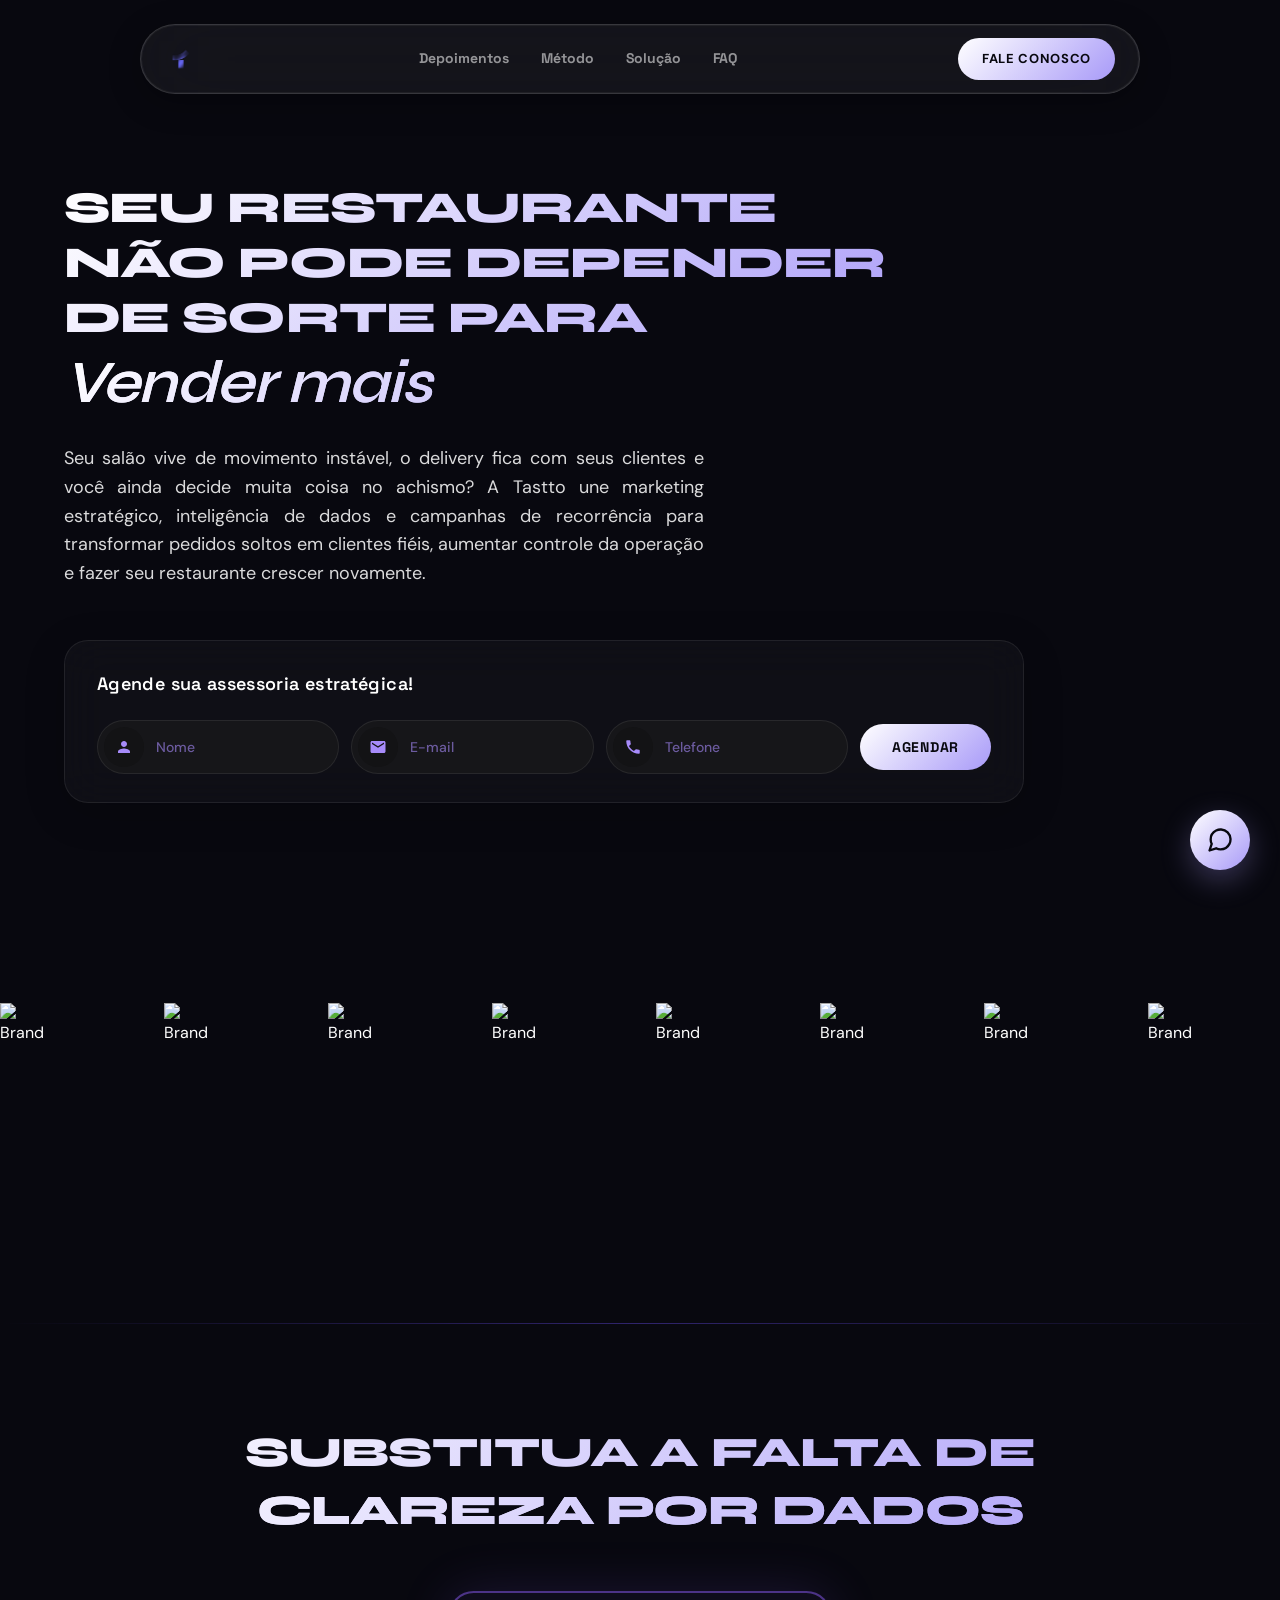
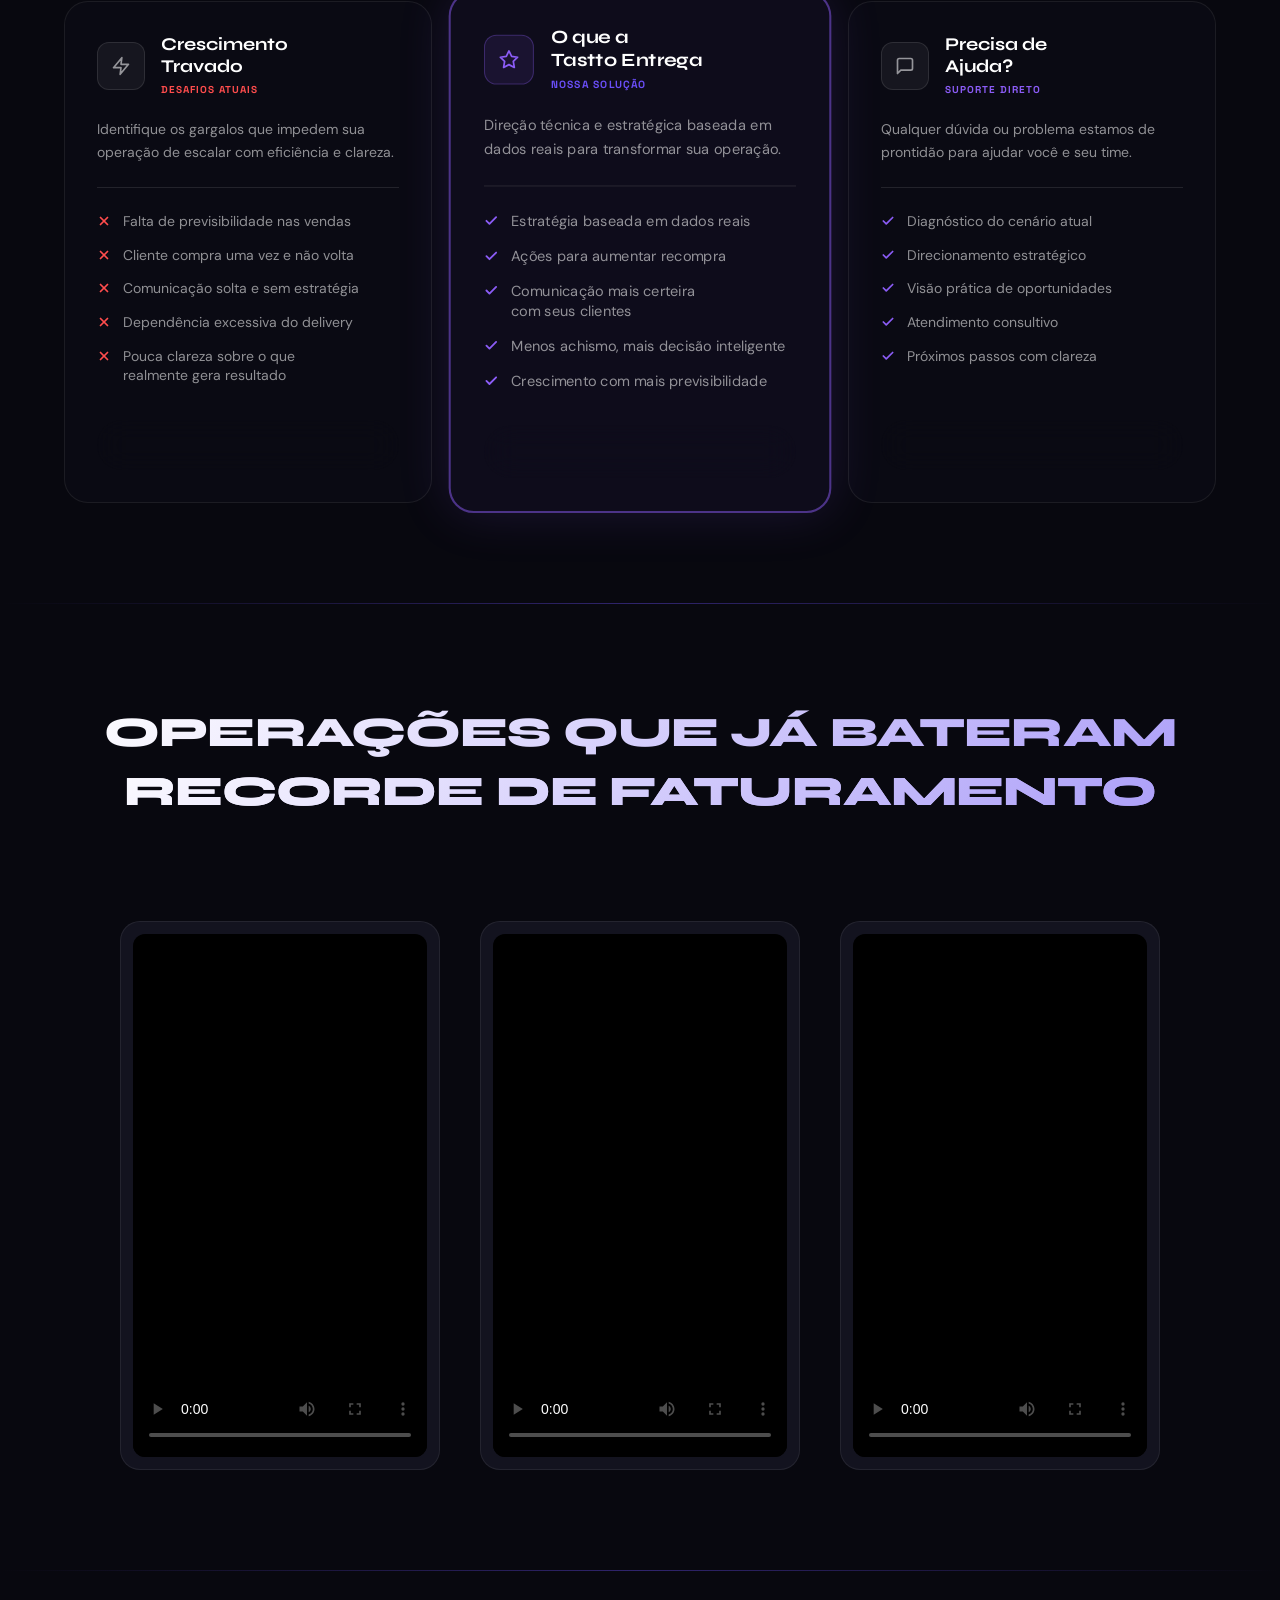
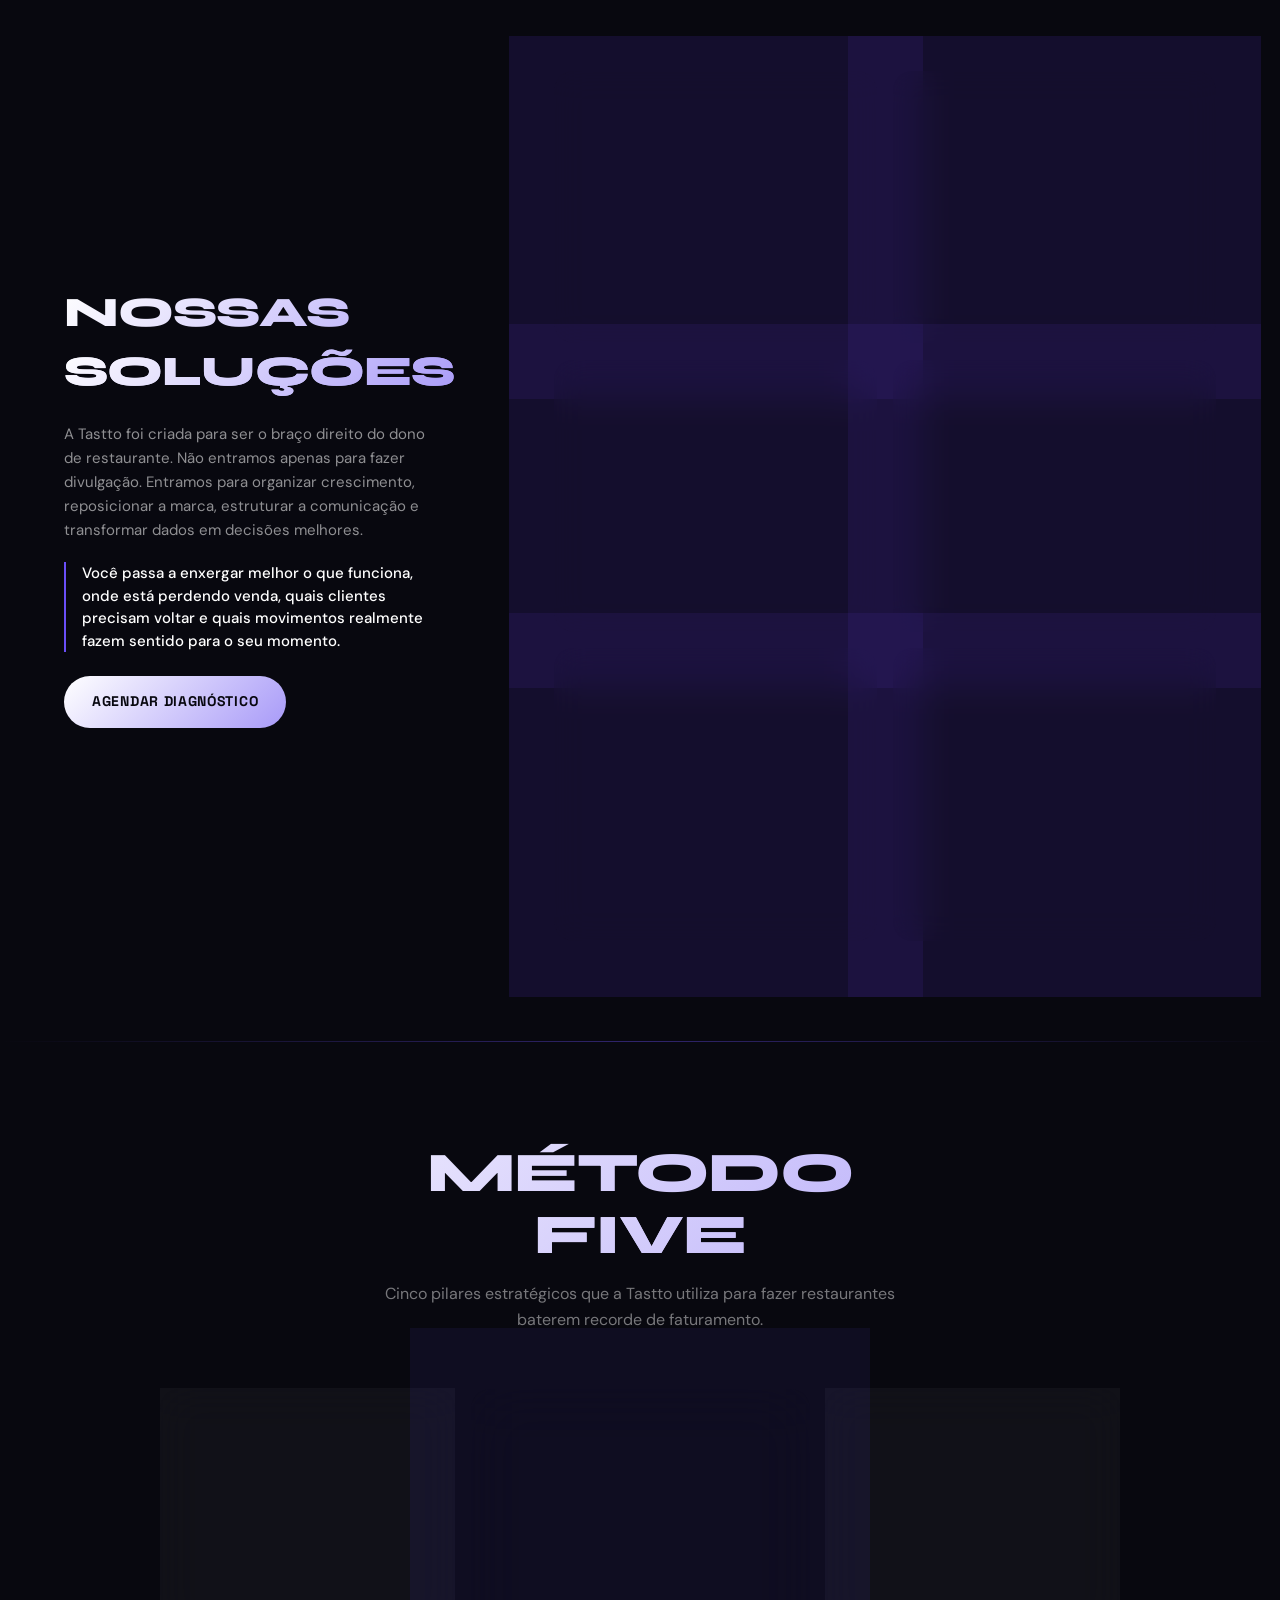
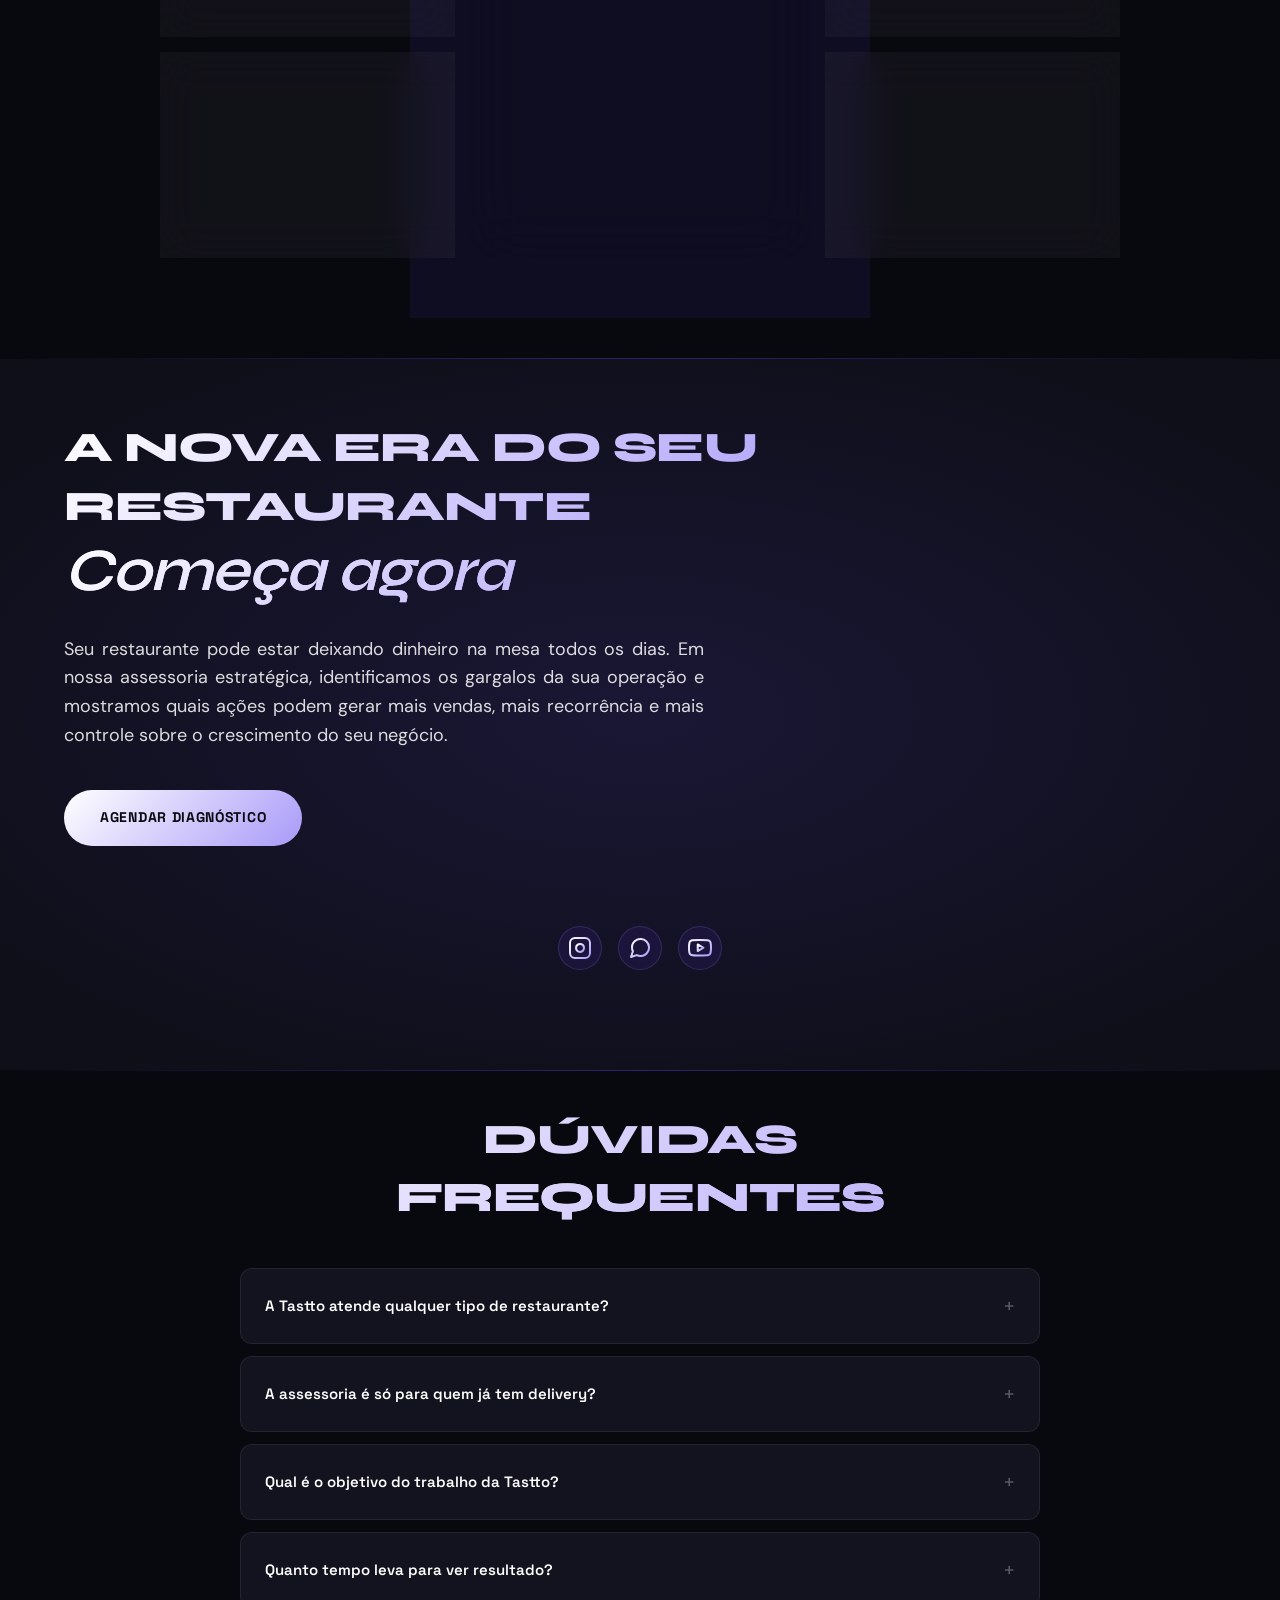
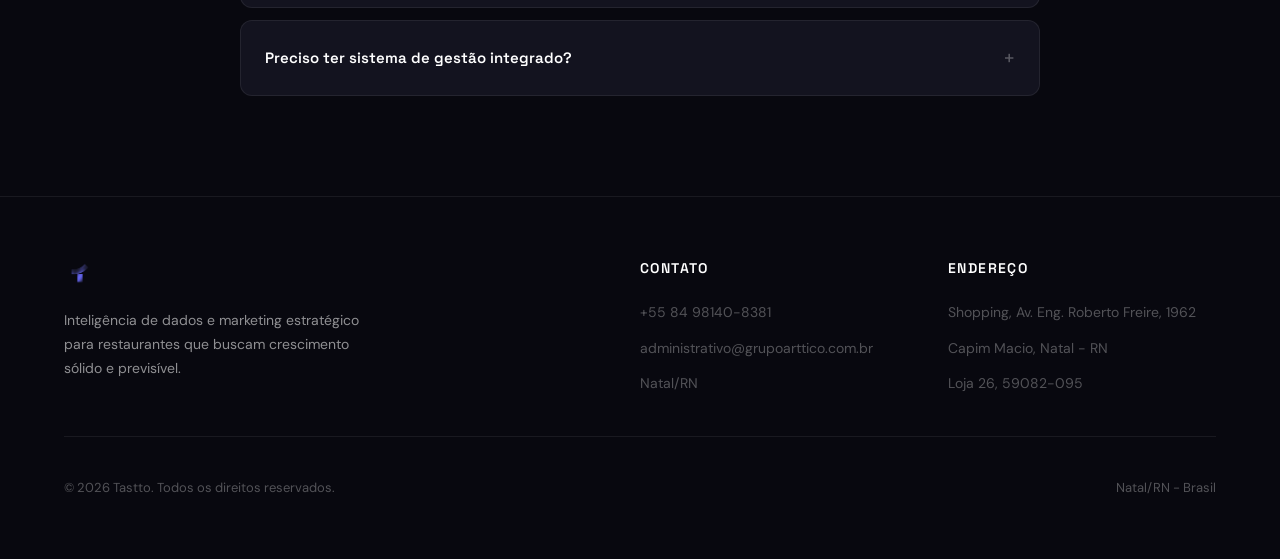
==== commit 9384fb29: "Atualiza ajustes da LP" ====
--- a/index.html
+++ b/index.html
@@ -1,9 +1,17 @@
 <!DOCTYPE html>
 <html lang="pt-BR">
 <head>
+    <!-- Google Tag Manager -->
+    <script>(function(w,d,s,l,i){w[l]=w[l]||[];w[l].push({'gtm.start':
+    new Date().getTime(),event:'gtm.js'});var f=d.getElementsByTagName(s)[0],
+    j=d.createElement(s),dl=l!='dataLayer'?'&l='+l:'';j.async=true;j.src=
+    'https://www.googletagmanager.com/gtm.js?id='+i+dl;f.parentNode.insertBefore(j,f);
+    })(window,document,'script','dataLayer','GTM-TXHG59GC');</script>
+    <!-- End Google Tag Manager -->
     <meta charset="UTF-8">
     <meta name="viewport" content="width=device-width, initial-scale=1.0">
     <title>Tastto - Inteligência para Restaurantes</title>
+    <link rel="icon" type="image/png" href="tastto-icone.png">
     <link rel="preconnect" href="https://fonts.googleapis.com">
     <link rel="preconnect" href="https://fonts.gstatic.com" crossorigin>
     <link href="https://fonts.googleapis.com/css2?family=DM+Sans:ital,wght@0,400;0,500;1,400&family=Inter:wght@400;600;800&family=Space+Grotesk:wght@400;500;600;700&family=Syne:wght@700;800&display=swap" rel="stylesheet">
@@ -35,6 +43,10 @@
             -webkit-font-smoothing: antialiased;
         }
 
+        html {
+            scroll-behavior: smooth;
+        }
+
         body {
             background-color: var(--bg-base);
             color: var(--text-primary);
@@ -89,8 +101,8 @@
         .h1-main {
             font-family: 'Syne', sans-serif;
             font-weight: 800;
-            font-size: clamp(28px, 6.5vw, 56px);
-            line-height: 1.1;
+            font-size: clamp(22px, 4.8vw, 44px);
+            line-height: 1.25;
             letter-spacing: -0.02em;
             text-transform: uppercase;
             background: var(--gradient-headline);
@@ -108,11 +120,38 @@
             -webkit-text-fill-color: transparent;
         }
 
+        .h1-main .h1-italic {
+            display: block;
+            font-style: oblique 30deg;
+            text-transform: none;
+            font-weight: 600;
+            font-size: clamp(30px, 6.5vw, 60px);
+            background: var(--gradient-headline);
+            -webkit-background-clip: text;
+            background-clip: text;
+            -webkit-text-fill-color: transparent;
+        }
+
+        .h2-section .h1-italic {
+            display: block;
+            font-style: oblique 30deg;
+            text-transform: none;
+            font-weight: 600;
+            font-size: clamp(30px, 6.5vw, 60px);
+            background: var(--gradient-headline);
+            -webkit-background-clip: text;
+            background-clip: text;
+            -webkit-text-fill-color: transparent;
+            line-height: 1.4;
+            margin-top: -8px;
+            padding-bottom: 2px;
+        }
+
         .h2-section {
             font-family: 'Syne', sans-serif;
             font-weight: 800;
             font-size: clamp(24px, 5.5vw, 42px);
-            line-height: 1.1;
+            line-height: 1.4;
             letter-spacing: -0.02em;
             text-transform: uppercase;
             background: var(--gradient-headline);
@@ -134,9 +173,10 @@
             font-family: 'DM Sans', sans-serif;
             font-size: 18px;
             line-height: 1.6;
-            color: var(--text-secondary);
+            color: rgba(255,255,255,0.85);
             max-width: 640px;
             margin-bottom: 40px;
+            text-align: justify;
         }
 
         /* Buttons */
@@ -270,9 +310,7 @@
             animation: scroll-left 50s linear infinite;
         }
 
-        .marquee-track:hover {
-            animation-play-state: paused;
-        }
+        /* Removido animation-play-state: paused conforme solicitado */
 
         .brand-logo {
             height: 220px;
@@ -313,20 +351,19 @@
             font-family: 'DM Sans', sans-serif;
         }
 
-        /* Hero Form */
-        .hero-form-wrapper {
+        /* Hero Form */        .hero-form-wrapper {
             background: rgba(255, 255, 255, 0.03);
             backdrop-filter: blur(20px);
             -webkit-backdrop-filter: blur(20px);
             border: 1px solid rgba(255, 255, 255, 0.08);
-            border-radius: 20px;
-            padding: 24px 32px;
+            border-radius: 24px;
+            padding: 28px 32px;
             margin-top: 16px;
             width: 100%;
             max-width: 960px;
             display: flex;
             flex-direction: column;
-            gap: 16px;
+            gap: 20px;
             box-shadow: 0 10px 40px rgba(0, 0, 0, 0.2);
             position: relative;
             z-index: 2;
@@ -351,32 +388,44 @@
         .hero-form-input-group {
             display: flex;
             align-items: center;
-            background: rgba(0, 0, 0, 0.25);
+            background: rgba(24, 24, 27, 0.85);
             border: 1px solid rgba(255, 255, 255, 0.08);
             border-radius: 100px;
-            padding: 8px 16px;
+            padding: 6px 16px 6px 6px;
             flex: 1;
             min-width: 200px;
-            transition: all 0.3s ease;
+            transition: border-color 0.3s ease;
         }
 
         .hero-form-input-group:focus-within {
-            border-color: rgba(106,78,248,0.5);
-            background: rgba(0, 0, 0, 0.4);
-            box-shadow: 0 0 0 2px rgba(106,78,248,0.1);
+            border-color: rgba(167, 139, 250, 0.5);
         }
 
         .hero-form-icon-wrap {
-            width: 28px;
-            height: 28px;
-            background: rgba(255, 255, 255, 0.05);
+            width: 40px;
+            height: 40px;
+            background: #131315;
             border-radius: 50%;
             display: flex;
             align-items: center;
             justify-content: center;
             margin-right: 12px;
-            color: #a89af8;
+            color: #a78bfa;
             flex-shrink: 0;
+            transition: box-shadow 0.3s ease;
+        }
+
+        .hero-form-input-group:hover .hero-form-icon-wrap {
+            box-shadow: 0 0 15px rgba(167, 139, 250, 0.35);
+        }
+
+        .hero-form-icon-wrap svg {
+            filter: drop-shadow(0 0 0px rgba(167,139,250,0));
+            transition: filter 0.3s ease;
+        }
+
+        .hero-form-input-group:hover .hero-form-icon-wrap svg {
+            filter: drop-shadow(0 0 6px rgba(167,139,250,0.8));
         }
 
         .hero-form-input {
@@ -386,12 +435,13 @@
             color: #fff;
             font-family: 'DM Sans', sans-serif;
             font-size: 14px;
+            font-weight: 500;
             width: 100%;
             flex: 1;
         }
 
         .hero-form-input::placeholder {
-            color: rgba(255,255,255,0.4);
+            color: rgba(167, 139, 250, 0.6);
         }
         
         /* Previne o fundo branco padrao do Chrome quando o campo eh preenchido por autofill */
@@ -1274,7 +1324,8 @@
         }
 
         .m5-card-center .m5-card-desc {
-            font-size: 15px;
+            font-size: 17px;
+            line-height: 1.7;
             color: rgba(255,255,255,0.60);
         }
 
@@ -1410,11 +1461,13 @@
         }
 
         @media (max-width: 600px) {
-            .h1-main { font-size: 24px !important; line-height: 1.25 !important; }
+            .h1-main { font-size: 20px !important; line-height: 1.25 !important; }
             .h2-section { font-size: 20px !important; line-height: 1.3 !important; }
             .final-cta { text-align: center !important; }
             .final-cta .container { align-items: center !important; text-align: center !important; }
             .final-cta .p-main { margin-left: auto !important; margin-right: auto !important; text-align: center !important; }
+            .final-cta .final-cta-footer { width: 100% !important; justify-content: center !important; }
+            .final-cta .btn-primary { display: block !important; width: 100% !important; text-align: center !important; }
             .final-cta .social-icons { align-items: center; justify-content: center; }
             
             .hero {
@@ -1515,6 +1568,10 @@
     </style>
 </head>
 <body>
+    <!-- Google Tag Manager (noscript) -->
+    <noscript><iframe src="https://www.googletagmanager.com/ns.html?id=GTM-TXHG59GC"
+    height="0" width="0" style="display:none;visibility:hidden"></iframe></noscript>
+    <!-- End Google Tag Manager (noscript) -->
     <svg width="0" height="0" class="hidden" style="position: absolute;">
         <defs>
             <linearGradient id="primaryGradient" x1="0%" y1="0%" x2="100%" y2="100%">
@@ -1558,38 +1615,36 @@
     <main>
         <!-- Section 1: Hero -->
         <section class="hero container">
-            <h1 class="h1-main">SEU RESTAURANTE<br>CRESCENDO&nbsp;COM<br><span>INTELIGÊNCIA</span></h1>
+            <h1 class="h1-main">SEU RESTAURANTE<br>NÃO PODE DEPENDER<br>DE SORTE PARA<br><span class="h1-italic">Vender mais</span></h1>
             <p class="p-main" style="margin-bottom: 36px;">
-                Seu restaurante pode crescer com mais controle, mais recorrência e decisões mais seguras.
-                A Tastto une marketing, inteligência de dados e estratégia para fortalecer sua operação, no salão e no delivery, com uma comunicação mais clara e uma base de clientes melhor trabalhada.
+                Seu salão vive de movimento instável, o delivery fica com seus clientes e você ainda decide muita coisa no achismo? A Tastto une marketing estratégico, inteligência de dados e campanhas de recorrência para transformar pedidos soltos em clientes fiéis, aumentar controle da operação e fazer seu restaurante crescer novamente.
             </p>
             <div class="hero-form-wrapper">
-                <h3 class="hero-form-title">Agende sua consultoria estratégica!</h3>
+                <h3 class="hero-form-title">Agende sua assessoria estratégica!</h3>
                 <form id="heroForm" class="hero-form">
+                    <!-- Nome -->
                     <div class="hero-form-input-group">
                         <div class="hero-form-icon-wrap">
-                            <svg width="14" height="14" viewBox="0 0 24 24" fill="currentColor"><path d="M12 12c2.21 0 4-1.79 4-4s-1.79-4-4-4-4 1.79-4 4 1.79 4 4 4zm0 2c-2.67 0-8 1.34-8 4v2h16v-2c0-2.66-5.33-4-8-4z"/></svg>
+                            <svg width="18" height="18" viewBox="0 0 24 24" fill="currentColor"><path d="M12 12c2.21 0 4-1.79 4-4s-1.79-4-4-4-4 1.79-4 4 1.79 4 4 4zm0 2c-2.67 0-8 1.34-8 4v2h16v-2c0-2.66-5.33-4-8-4z"/></svg>
                         </div>
                         <input type="text" id="formNome" name="nome" placeholder="Nome" class="hero-form-input" required pattern="^[A-Za-zÀ-ÿ\s]+$" title="Permitido apenas letras">
                     </div>
-                    
+                    <!-- E-mail -->
                     <div class="hero-form-input-group">
                         <div class="hero-form-icon-wrap">
-                            <svg width="14" height="14" viewBox="0 0 24 24" fill="currentColor"><path d="M20 4H4c-1.1 0-1.99.9-1.99 2L2 18c0 1.1.9 2 2 2h16c1.1 0 2-.9 2-2V6c0-1.1-.9-2-2-2zm0 4l-8 5-8-5V6l8 5 8-5v2z"/></svg>
+                            <svg width="18" height="18" viewBox="0 0 24 24" fill="currentColor"><path d="M20 4H4c-1.1 0-1.99.9-1.99 2L2 18c0 1.1.9 2 2 2h16c1.1 0 2-.9 2-2V6c0-1.1-.9-2-2-2zm0 4l-8 5-8-5V6l8 5 8-5v2z"/></svg>
                         </div>
-                        <input type="email" id="formEmail" name="email" placeholder="E-mail" class="hero-form-input" required pattern="^.+?\.com(\.br)?$" title="O e-mail deve terminar com .com ou .com.br">
-                    </div>
-                    
+                        <input type="email" id="formEmail" name="email" placeholder="E-mail" class="hero-form-input" required>
+                    </div>
+                    <!-- Telefone -->
                     <div class="hero-form-input-group">
                         <div class="hero-form-icon-wrap">
-                            <svg width="14" height="14" viewBox="0 0 24 24" fill="currentColor"><path d="M6.62 10.79c1.44 2.83 3.76 5.14 6.59 6.59l2.2-2.2c.27-.27.67-.36 1.02-.24 1.12.37 2.33.57 3.57.57.55 0 1 .45 1 1V20c0 .55-.45 1-1 1-9.39 0-17-7.61-17-17 0-.55.45-1 1-1h3.5c.55 0 1 .45 1 1 0 1.25.2 2.45.57 3.57.11.35.03.74-.25 1.02l-2.2 2.2z"/></svg>
+                            <svg width="18" height="18" viewBox="0 0 24 24" fill="currentColor"><path d="M6.62 10.79c1.44 2.83 3.76 5.14 6.59 6.59l2.2-2.2c.27-.27.67-.36 1.02-.24 1.12.37 2.33.57 3.57.57.55 0 1 .45 1 1V20c0 .55-.45 1-1 1-9.39 0-17-7.61-17-17 0-.55.45-1 1-1h3.5c.55 0 1 .45 1 1 0 1.25.2 2.45.57 3.57.11.35.03.74-.25 1.02l-2.2 2.2z"/></svg>
                         </div>
-                        <input type="tel" id="formTel" name="telefone" placeholder="Telefone" class="hero-form-input" required pattern="^[\+]?[\(\s\-]*[0-9]{2}[\)\s\-]*[0-9]{4,5}[\-\s]*[0-9]{4}$" title="Insira um telefone com 2 dígitos de DDD seguidos do número. Ex: (84) 99999-9999">
-                    </div>
-
+                        <input type="tel" id="formTel" name="telefone" placeholder="Telefone" class="hero-form-input" required maxlength="15" oninput="let v = this.value.replace(/\D/g, '').substring(0, 11); v = v.replace(/^(\d{2})(\d)/g, '($1) $2'); v = v.replace(/(\d)(\d{4})$/, '$1-$2'); this.value = v;">
+                    </div>
                     <button type="submit" id="formSubmitBtn" class="btn-primary hero-btn-submit">AGENDAR</button>
                 </form>
-                
                 <div id="formSuccessMessage" style="display: none; background: rgba(16, 185, 129, 0.1); color: #10b981; border: 1px solid rgba(16, 185, 129, 0.3); padding: 12px 16px; border-radius: 12px; margin-top: 12px; font-family: 'DM Sans', sans-serif; font-size: 14px; text-align: center;">
                     ✅ Dados enviados com sucesso! Redirecionando para o WhatsApp...
                 </div>
@@ -1603,44 +1658,44 @@
         <section class="brands-marquee">
             <div class="marquee-track">
                 <!-- Group 1 -->
-                <img src="dist/ALO PIZZA L.png" alt="Brand" class="brand-logo">
-                <img src="dist/CARAVELA L.png" alt="Brand" class="brand-logo">
-                <img src="dist/CARDUME L.png" alt="Brand" class="brand-logo">
-                <img src="dist/CASA MOSCOU L.png" alt="Brand" class="brand-logo">
-                <img src="dist/CASA NACRE L.png" alt="Brand" class="brand-logo">
-                <img src="dist/CORTE 84 L.png" alt="Brand" class="brand-logo">
-                <img src="dist/DUNNAS L.png" alt="Brand" class="brand-logo">
-                <img src="dist/FOGO  ² L.png" alt="Brand" class="brand-logo">
-                <img src="dist/GALETERIA L.png" alt="Brand" class="brand-logo">
-                <img src="dist/HSH L.png" alt="Brand" class="brand-logo">
-                <img src="dist/KALAZ L.png" alt="Brand" class="brand-logo">
-                <img src="dist/MENEZ L.png" alt="Brand" class="brand-logo">
-                <img src="dist/MK BURGUER L.png" alt="Brand" class="brand-logo">
-                <img src="dist/NIPPON L.png" alt="Brand" class="brand-logo">
-                <img src="dist/PICUÍ L.png" alt="Brand" class="brand-logo">
-                <img src="dist/THE DEW L.png" alt="Brand" class="brand-logo">
-                <img src="dist/UNI SABOR L.png" alt="Brand" class="brand-logo">
-                <img src="dist/ZAMÔ L.png" alt="Brand" class="brand-logo">
+                <img src="assets/ALO PIZZA L.png" alt="Brand" class="brand-logo">
+                <img src="assets/CARAVELA L.png" alt="Brand" class="brand-logo">
+                <img src="assets/CARDUME L.png" alt="Brand" class="brand-logo">
+                <img src="assets/CASA MOSCOU L.png" alt="Brand" class="brand-logo">
+                <img src="assets/CASA NACRE L.png" alt="Brand" class="brand-logo">
+                <img src="assets/CORTE 84 L.png" alt="Brand" class="brand-logo">
+                <img src="assets/DUNNAS L.png" alt="Brand" class="brand-logo">
+                <img src="assets/FOGO  ² L.png" alt="Brand" class="brand-logo">
+                <img src="assets/GALETERIA L.png" alt="Brand" class="brand-logo">
+                <img src="assets/HSH L.png" alt="Brand" class="brand-logo">
+                <img src="assets/KALAZ L.png" alt="Brand" class="brand-logo">
+                <img src="assets/MENEZ L.png" alt="Brand" class="brand-logo">
+                <img src="assets/MK BURGUER L.png" alt="Brand" class="brand-logo">
+                <img src="assets/NIPPON L.png" alt="Brand" class="brand-logo">
+                <img src="assets/PICUÍ L.png" alt="Brand" class="brand-logo">
+                <img src="assets/THE DEW L.png" alt="Brand" class="brand-logo">
+                <img src="assets/UNI SABOR L.png" alt="Brand" class="brand-logo">
+                <img src="assets/ZAMÔ L.png" alt="Brand" class="brand-logo">
                 
                 <!-- Group 2 (Duplicate for infinite loop) -->
-                <img src="dist/ALO PIZZA L.png" alt="Brand" class="brand-logo">
-                <img src="dist/CARAVELA L.png" alt="Brand" class="brand-logo">
-                <img src="dist/CARDUME L.png" alt="Brand" class="brand-logo">
-                <img src="dist/CASA MOSCOU L.png" alt="Brand" class="brand-logo">
-                <img src="dist/CASA NACRE L.png" alt="Brand" class="brand-logo">
-                <img src="dist/CORTE 84 L.png" alt="Brand" class="brand-logo">
-                <img src="dist/DUNNAS L.png" alt="Brand" class="brand-logo">
-                <img src="dist/FOGO  ² L.png" alt="Brand" class="brand-logo">
-                <img src="dist/GALETERIA L.png" alt="Brand" class="brand-logo">
-                <img src="dist/HSH L.png" alt="Brand" class="brand-logo">
-                <img src="dist/KALAZ L.png" alt="Brand" class="brand-logo">
-                <img src="dist/MENEZ L.png" alt="Brand" class="brand-logo">
-                <img src="dist/MK BURGUER L.png" alt="Brand" class="brand-logo">
-                <img src="dist/NIPPON L.png" alt="Brand" class="brand-logo">
-                <img src="dist/PICUÍ L.png" alt="Brand" class="brand-logo">
-                <img src="dist/THE DEW L.png" alt="Brand" class="brand-logo">
-                <img src="dist/UNI SABOR L.png" alt="Brand" class="brand-logo">
-                <img src="dist/ZAMÔ L.png" alt="Brand" class="brand-logo">
+                <img src="assets/ALO PIZZA L.png" alt="Brand" class="brand-logo">
+                <img src="assets/CARAVELA L.png" alt="Brand" class="brand-logo">
+                <img src="assets/CARDUME L.png" alt="Brand" class="brand-logo">
+                <img src="assets/CASA MOSCOU L.png" alt="Brand" class="brand-logo">
+                <img src="assets/CASA NACRE L.png" alt="Brand" class="brand-logo">
+                <img src="assets/CORTE 84 L.png" alt="Brand" class="brand-logo">
+                <img src="assets/DUNNAS L.png" alt="Brand" class="brand-logo">
+                <img src="assets/FOGO  ² L.png" alt="Brand" class="brand-logo">
+                <img src="assets/GALETERIA L.png" alt="Brand" class="brand-logo">
+                <img src="assets/HSH L.png" alt="Brand" class="brand-logo">
+                <img src="assets/KALAZ L.png" alt="Brand" class="brand-logo">
+                <img src="assets/MENEZ L.png" alt="Brand" class="brand-logo">
+                <img src="assets/MK BURGUER L.png" alt="Brand" class="brand-logo">
+                <img src="assets/NIPPON L.png" alt="Brand" class="brand-logo">
+                <img src="assets/PICUÍ L.png" alt="Brand" class="brand-logo">
+                <img src="assets/THE DEW L.png" alt="Brand" class="brand-logo">
+                <img src="assets/UNI SABOR L.png" alt="Brand" class="brand-logo">
+                <img src="assets/ZAMÔ L.png" alt="Brand" class="brand-logo">
             </div>
         </section>
 
@@ -1666,14 +1721,14 @@
                     <p class="ps-card-desc">Identifique os gargalos que impedem sua operação de escalar com eficiência e clareza.</p>
                     <div class="ps-divider"></div>
                     <ul class="ps-list">
-                        <li class="ps-item"><svg class="icon-x" width="14" height="14" viewBox="0 0 24 24" fill="none" stroke="currentColor" stroke-width="3" stroke-linecap="round" stroke-linejoin="round"><line x1="18" y1="6" x2="6" y2="18"></line><line x1="6" y1="6" x2="18" y2="18"></line></svg> Decisões tomadas no feeling</li>
-                        <li class="ps-item"><svg class="icon-x" width="14" height="14" viewBox="0 0 24 24" fill="none" stroke="currentColor" stroke-width="3" stroke-linecap="round" stroke-linejoin="round"><line x1="18" y1="6" x2="6" y2="18"></line><line x1="6" y1="6" x2="18" y2="18"></line></svg> Comunicação solta com os clientes</li>
-                        <li class="ps-item"><svg class="icon-x" width="14" height="14" viewBox="0 0 24 24" fill="none" stroke="currentColor" stroke-width="3" stroke-linecap="round" stroke-linejoin="round"><line x1="18" y1="6" x2="6" y2="18"></line><line x1="6" y1="6" x2="18" y2="18"></line></svg> Base de clientes pouco trabalhada</li>
-                        <li class="ps-item"><svg class="icon-x" width="14" height="14" viewBox="0 0 24 24" fill="none" stroke="currentColor" stroke-width="3" stroke-linecap="round" stroke-linejoin="round"><line x1="18" y1="6" x2="6" y2="18"></line><line x1="6" y1="6" x2="18" y2="18"></line></svg> Falta de visão sobre o que gera resultado</li>
-                        <li class="ps-item"><svg class="icon-x" width="14" height="14" viewBox="0 0 24 24" fill="none" stroke="currentColor" stroke-width="3" stroke-linecap="round" stroke-linejoin="round"><line x1="18" y1="6" x2="6" y2="18"></line><line x1="6" y1="6" x2="18" y2="18"></line></svg> Delivery sem estrutura</li>
+                        <li class="ps-item"><svg class="icon-x" width="14" height="14" viewBox="0 0 24 24" fill="none" stroke="currentColor" stroke-width="3" stroke-linecap="round" stroke-linejoin="round"><line x1="18" y1="6" x2="6" y2="18"></line><line x1="6" y1="6" x2="18" y2="18"></line></svg> Falta de previsibilidade nas vendas</li>
+                        <li class="ps-item"><svg class="icon-x" width="14" height="14" viewBox="0 0 24 24" fill="none" stroke="currentColor" stroke-width="3" stroke-linecap="round" stroke-linejoin="round"><line x1="18" y1="6" x2="6" y2="18"></line><line x1="6" y1="6" x2="18" y2="18"></line></svg> Cliente compra uma vez e não volta</li>
+                        <li class="ps-item"><svg class="icon-x" width="14" height="14" viewBox="0 0 24 24" fill="none" stroke="currentColor" stroke-width="3" stroke-linecap="round" stroke-linejoin="round"><line x1="18" y1="6" x2="6" y2="18"></line><line x1="6" y1="6" x2="18" y2="18"></line></svg> Comunicação solta e sem estratégia</li>
+                        <li class="ps-item"><svg class="icon-x" width="14" height="14" viewBox="0 0 24 24" fill="none" stroke="currentColor" stroke-width="3" stroke-linecap="round" stroke-linejoin="round"><line x1="18" y1="6" x2="6" y2="18"></line><line x1="6" y1="6" x2="18" y2="18"></line></svg> Dependência excessiva do delivery</li>
+                        <li class="ps-item"><svg class="icon-x" width="14" height="14" viewBox="0 0 24 24" fill="none" stroke="currentColor" stroke-width="3" stroke-linecap="round" stroke-linejoin="round"><line x1="18" y1="6" x2="6" y2="18"></line><line x1="6" y1="6" x2="18" y2="18"></line></svg> Pouca clareza sobre o que realmente&nbsp;gera&nbsp;resultado</li>
                     </ul>
                     <div class="ps-btn-wrap">
-                        <a href="https://wa.me/558481408381?text=Olá,%20vim%20através%20da%20Landing%20Page%20da%20Tastto%20e%20gostaria%20de%20mais%20informações." target="_blank" class="btn-card btn-card-gradient">Analisar Cenário</a>
+                        <a href="https://wa.me/558481408381?text=Olá,%20vim%20através%20da%20Landing%20Page%20da%20Tastto%20e%20gostaria%20de%20identificar%20meus%20gargalos." target="_blank" class="btn-card btn-card-gradient">QUERO IDENTIFICAR MEUS GARGALOS</a>
                     </div>
                 </div>
 
@@ -1691,11 +1746,11 @@
                     <p class="ps-card-desc">Direção técnica e estratégica baseada em dados reais para transformar sua operação.</p>
                     <div class="ps-divider"></div>
                     <ul class="ps-list">
-                        <li class="ps-item"><svg class="icon-check" width="14" height="14" viewBox="0 0 24 24" fill="none" stroke="currentColor" stroke-width="3" stroke-linecap="round" stroke-linejoin="round"><polyline points="20 6 9 17 4 12"></polyline></svg> Direção baseada em dados reais</li>
-                        <li class="ps-item"><svg class="icon-check" width="14" height="14" viewBox="0 0 24 24" fill="none" stroke="currentColor" stroke-width="3" stroke-linecap="round" stroke-linejoin="round"><polyline points="20 6 9 17 4 12"></polyline></svg> Estratégia de comunicação clara</li>
-                        <li class="ps-item"><svg class="icon-check" width="14" height="14" viewBox="0 0 24 24" fill="none" stroke="currentColor" stroke-width="3" stroke-linecap="round" stroke-linejoin="round"><polyline points="20 6 9 17 4 12"></polyline></svg> Ações para aumentar recorrência</li>
-                        <li class="ps-item"><svg class="icon-check" width="14" height="14" viewBox="0 0 24 24" fill="none" stroke="currentColor" stroke-width="3" stroke-linecap="round" stroke-linejoin="round"><polyline points="20 6 9 17 4 12"></polyline></svg> Inteligência para identificar gargalos</li>
-                        <li class="ps-item"><svg class="icon-check" width="14" height="14" viewBox="0 0 24 24" fill="none" stroke="currentColor" stroke-width="3" stroke-linecap="round" stroke-linejoin="round"><polyline points="20 6 9 17 4 12"></polyline></svg> Marketing voltado para retenção</li>
+                        <li class="ps-item"><svg class="icon-check" width="14" height="14" viewBox="0 0 24 24" fill="none" stroke="currentColor" stroke-width="3" stroke-linecap="round" stroke-linejoin="round"><polyline points="20 6 9 17 4 12"></polyline></svg> Estratégia baseada em dados reais</li>
+                        <li class="ps-item"><svg class="icon-check" width="14" height="14" viewBox="0 0 24 24" fill="none" stroke="currentColor" stroke-width="3" stroke-linecap="round" stroke-linejoin="round"><polyline points="20 6 9 17 4 12"></polyline></svg> Ações para aumentar recompra</li>
+                        <li class="ps-item"><svg class="icon-check" width="14" height="14" viewBox="0 0 24 24" fill="none" stroke="currentColor" stroke-width="3" stroke-linecap="round" stroke-linejoin="round"><polyline points="20 6 9 17 4 12"></polyline></svg> Comunicação mais certeira com&nbsp;seus&nbsp;clientes</li>
+                        <li class="ps-item"><svg class="icon-check" width="14" height="14" viewBox="0 0 24 24" fill="none" stroke="currentColor" stroke-width="3" stroke-linecap="round" stroke-linejoin="round"><polyline points="20 6 9 17 4 12"></polyline></svg> Menos achismo, mais decisão inteligente</li>
+                        <li class="ps-item"><svg class="icon-check" width="14" height="14" viewBox="0 0 24 24" fill="none" stroke="currentColor" stroke-width="3" stroke-linecap="round" stroke-linejoin="round"><polyline points="20 6 9 17 4 12"></polyline></svg> Crescimento com mais previsibilidade</li>
                     </ul>
                     <div class="ps-btn-wrap">
                         <a href="https://wa.me/558481408381?text=Olá,%20vim%20através%20da%20Landing%20Page%20da%20Tastto%20e%20gostaria%20de%20mais%20informações." target="_blank" class="btn-card btn-card-gradient">Quero Crescer Agora</a>
@@ -1716,12 +1771,14 @@
                     <p class="ps-card-desc">Qualquer dúvida ou problema estamos de prontidão para ajudar você e seu time.</p>
                     <div class="ps-divider"></div>
                     <ul class="ps-list">
-                        <li class="ps-item"><svg class="icon-check" width="14" height="14" viewBox="0 0 24 24" fill="none" stroke="currentColor" stroke-width="3" stroke-linecap="round" stroke-linejoin="round"><polyline points="20 6 9 17 4 12"></polyline></svg> Atendimento personalizado</li>
-                        <li class="ps-item"><svg class="icon-check" width="14" height="14" viewBox="0 0 24 24" fill="none" stroke="currentColor" stroke-width="3" stroke-linecap="round" stroke-linejoin="round"><polyline points="20 6 9 17 4 12"></polyline></svg> Especialistas em dados</li>
-                        <li class="ps-item"><svg class="icon-check" width="14" height="14" viewBox="0 0 24 24" fill="none" stroke="currentColor" stroke-width="3" stroke-linecap="round" stroke-linejoin="round"><polyline points="20 6 9 17 4 12"></polyline></svg> Consultoria estratégica</li>
+                        <li class="ps-item"><svg class="icon-check" width="14" height="14" viewBox="0 0 24 24" fill="none" stroke="currentColor" stroke-width="3" stroke-linecap="round" stroke-linejoin="round"><polyline points="20 6 9 17 4 12"></polyline></svg> Diagnóstico do cenário atual</li>
+                        <li class="ps-item"><svg class="icon-check" width="14" height="14" viewBox="0 0 24 24" fill="none" stroke="currentColor" stroke-width="3" stroke-linecap="round" stroke-linejoin="round"><polyline points="20 6 9 17 4 12"></polyline></svg> Direcionamento estratégico</li>
+                        <li class="ps-item"><svg class="icon-check" width="14" height="14" viewBox="0 0 24 24" fill="none" stroke="currentColor" stroke-width="3" stroke-linecap="round" stroke-linejoin="round"><polyline points="20 6 9 17 4 12"></polyline></svg> Visão prática de oportunidades</li>
+                        <li class="ps-item"><svg class="icon-check" width="14" height="14" viewBox="0 0 24 24" fill="none" stroke="currentColor" stroke-width="3" stroke-linecap="round" stroke-linejoin="round"><polyline points="20 6 9 17 4 12"></polyline></svg> Atendimento consultivo</li>
+                        <li class="ps-item"><svg class="icon-check" width="14" height="14" viewBox="0 0 24 24" fill="none" stroke="currentColor" stroke-width="3" stroke-linecap="round" stroke-linejoin="round"><polyline points="20 6 9 17 4 12"></polyline></svg> Próximos passos com clareza</li>
                     </ul>
                     <div class="ps-btn-wrap">
-                        <a href="https://wa.me/558481408381?text=Olá,%20vim%20através%20da%20Landing%20Page%20da%20Tastto%20e%20gostaria%20de%20mais%20informações." target="_blank" class="btn-card btn-card-gradient">Fale Conosco</a>
+                        <a href="https://wa.me/558481408381?text=Olá,%20vim%20através%20da%20Landing%20Page%20da%20Tastto%20e%20gostaria%20de%20falar%20com%20um%20especialista." target="_blank" class="btn-card btn-card-gradient">QUERO FALAR COM UM ESPECIALISTA</a>
                     </div>
                 </div>
             </div>
@@ -1732,17 +1789,22 @@
         <!-- Section 5: Testimonials -->
         <section id="depoimentos" class="testimonials container">
             <div style="text-align: center; margin-bottom: 100px;">
-                <h2 class="h2-section">OPERAÇÕES QUE&nbsp;JÁ<br><span>VIVEM A NOVA ERA DE&nbsp;DADOS</span></h2>
+                <h2 class="h2-section">OPERAÇÕES QUE JÁ BATERAM<br><span>RECORDE DE FATURAMENTO</span></h2>
             </div>
             <div class="testimonials-grid">
                 <div class="video-card">
                     <div class="video-wrapper">
-                        <video src="dist/depoimento casa moscou.mp4" poster="dist/capa casamoscou png.png" controls playsinline preload="metadata"></video>
+                        <video src="assets/depoimento casa moscou.mp4" poster="assets/capa casamoscou png.png" controls playsinline preload="metadata"></video>
                     </div>
                 </div>
                 <div class="video-card">
                     <div class="video-wrapper">
-                        <video src="dist/DEPPOIMENTO MK.mp4" poster="dist/CAPA MK.png" controls playsinline preload="metadata"></video>
+                        <video src="assets/DEPPOIMENTO MK.mp4" poster="assets/CAPA MK.png" controls playsinline preload="metadata"></video>
+                    </div>
+                </div>
+                <div class="video-card">
+                    <div class="video-wrapper">
+                        <video src="assets/Arttico - Dep. Nippon V (1).mp4" poster="assets/Nippon.png" controls playsinline preload="metadata"></video>
                     </div>
                 </div>
             </div>
@@ -1762,14 +1824,14 @@
                         Você passa a enxergar melhor o que funciona, onde está perdendo venda, quais clientes precisam voltar e quais movimentos realmente fazem sentido para o seu momento.
                     </p>
                     <div class="bd-main-cta">
-                        <a href="https://wa.me/558481408381?text=Olá,%20vim%20através%20da%20Landing%20Page%20da%20Tastto%20e%20gostaria%20de%20agendar%20um%20diagnóstico." target="_blank" class="btn-primary">AGENDAR DIAGNÓSTICO GRATUITO</a>
+                        <a href="https://wa.me/558481408381?text=Olá,%20vim%20através%20da%20Landing%20Page%20da%20Tastto%20e%20gostaria%20de%20agendar%20um%20diagnóstico." target="_blank" class="btn-primary">AGENDAR DIAGNÓSTICO</a>
                     </div>
                 </div>
                 <div class="bd-cards">
                     <div class="mini-card">
                         <div class="mini-card-icon"><svg width="24" height="24" viewBox="0 0 24 24" fill="none" stroke="currentColor" stroke-width="2"><path d="M21 16V8a2 2 0 0 0-1-1.73l-7-4a2 2 0 0 0-2 0l-7 4A2 2 0 0 0 3 8v8a2 2 0 0 0 1 1.73l7 4a2 2 0 0 0 2 0l7-4A2 2 0 0 0 21 16z"></path></svg></div>
                         <h4>Operação de Salão</h4>
-                        <p>Estratégias para aumentar o ticket médio e melhorar a experiência presencial.</p>
+                        <p>Estratégias para aumentar ticket médio, melhorar a experiência do cliente e fazer o salão vender mais com inteligência.</p>
                         <a href="https://wa.me/558481408381?text=Olá,%20gostaria%20de%20saber%20mais%20sobre%20Operação%20de%20Salão." target="_blank" class="btn-mini-card">
                             Saiba Mais
                             <svg width="14" height="14" viewBox="0 0 24 24" fill="none" stroke="currentColor" stroke-width="2.5"><line x1="5" y1="12" x2="19" y2="12"></line><polyline points="12 5 19 12 12 19"></polyline></svg>
@@ -1778,7 +1840,7 @@
                     <div class="mini-card">
                         <div class="mini-card-icon"><svg width="24" height="24" viewBox="0 0 24 24" fill="none" stroke="currentColor" stroke-width="2"><rect x="2" y="3" width="20" height="14" rx="2" ry="2"></rect><line x1="8" y1="21" x2="16" y2="21"></line><line x1="12" y1="17" x2="12" y2="21"></line></svg></div>
                         <h4>Gestão de Ifood</h4>
-                        <p>Otimização de investimento<br>em campanhas.</p>
+                        <p>Recupere o controle dos seus clientes no iFood com estratégias para vender melhor, fortalecer sua base própria e reduzir a dependência da plataforma.</p>
                         <a href="https://wa.me/558481408381?text=Olá,%20gostaria%20de%20saber%20mais%20sobre%20Gestão%20de%20Ifood." target="_blank" class="btn-mini-card">
                             Saiba Mais
                             <svg width="14" height="14" viewBox="0 0 24 24" fill="none" stroke="currentColor" stroke-width="2.5"><line x1="5" y1="12" x2="19" y2="12"></line><polyline points="12 5 19 12 12 19"></polyline></svg>
@@ -1787,7 +1849,7 @@
                     <div class="mini-card">
                         <div class="mini-card-icon"><svg width="24" height="24" viewBox="0 0 24 24" fill="none" stroke="currentColor" stroke-width="2"><polyline points="22 12 18 12 15 21 9 3 6 12 2 12"></polyline></svg></div>
                         <h4>Inteligência de Dados</h4>
-                        <p>Transformamos números em decisões estratégicas para o seu crescimento.</p>
+                        <p>Transformamos os dados do seu restaurante em decisões mais seguras para vender mais, reter clientes e crescer com clareza.</p>
                         <a href="https://wa.me/558481408381?text=Olá,%20gostaria%20de%20saber%20mais%20sobre%20Inteligência%20de%20Dados." target="_blank" class="btn-mini-card">
                             Saiba Mais
                             <svg width="14" height="14" viewBox="0 0 24 24" fill="none" stroke="currentColor" stroke-width="2.5"><line x1="5" y1="12" x2="19" y2="12"></line><polyline points="12 5 19 12 12 19"></polyline></svg>
@@ -1796,7 +1858,7 @@
                     <div class="mini-card">
                         <div class="mini-card-icon"><svg width="24" height="24" viewBox="0 0 24 24" fill="none" stroke="currentColor" stroke-width="2"><path d="M12 20v-6M6 20V10M18 20V4"></path></svg></div>
                         <h4>Engenharia de Cardápio</h4>
-                        <p>Otimização de pratos e preços para maximizar sua margem de lucro.</p>
+                        <p>Ajustamos pratos, preços e estrutura do cardápio para aumentar margem, melhorar giro e vender com mais estratégia.</p>
                         <a href="https://wa.me/558481408381?text=Olá,%20gostaria%20de%20saber%20mais%20sobre%20Engenharia%20de%20Cardápio." target="_blank" class="btn-mini-card">
                             Saiba Mais
                             <svg width="14" height="14" viewBox="0 0 24 24" fill="none" stroke="currentColor" stroke-width="2.5"><line x1="5" y1="12" x2="19" y2="12"></line><polyline points="12 5 19 12 12 19"></polyline></svg>
@@ -1805,7 +1867,7 @@
                     <div class="mini-card">
                         <div class="mini-card-icon"><svg width="24" height="24" viewBox="0 0 24 24" fill="none" stroke="currentColor" stroke-width="2"><path d="M17 21v-2a4 4 0 0 0-4-4H5a4 4 0 0 0-4 4v2"></path><circle cx="9" cy="7" r="4"></circle></svg></div>
                         <h4>Relacionamento com o Cliente</h4>
-                        <p>Gestão de CRM, aumento de retenção e frequência de compra dos clientes.</p>
+                        <p>Fortalecemos o CRM do seu restaurante para aumentar recompra, retenção e frequência dos clientes no salão e no delivery.</p>
                         <a href="https://wa.me/558481408381?text=Olá,%20gostaria%20de%20saber%20mais%20sobre%20Relacionamento%20com%20o%20Cliente." target="_blank" class="btn-mini-card">
                             Saiba Mais
                             <svg width="14" height="14" viewBox="0 0 24 24" fill="none" stroke="currentColor" stroke-width="2.5"><line x1="5" y1="12" x2="19" y2="12"></line><polyline points="12 5 19 12 12 19"></polyline></svg>
@@ -1814,7 +1876,7 @@
                     <div class="mini-card">
                         <div class="mini-card-icon"><svg width="24" height="24" viewBox="0 0 24 24" fill="none" stroke="currentColor" stroke-width="2"><circle cx="12" cy="12" r="10"></circle><line x1="2" y1="12" x2="22" y2="12"></line><path d="M12 2a15.3 15.3 0 0 1 4 10 15.3 15.3 0 0 1-4 10 15.3 15.3 0 0 1-4-10 15.3 15.3 0 0 1 4-10z"></path></svg></div>
                         <h4>Gestão de Tráfego</h4>
-                        <p>Campanhas segmentadas para atrair o público certo para o seu negócio.</p>
+                        <p>Atraímos pessoas com real potencial de compra para gerar mais movimento, mais pedidos e mais faturamento.</p>
                         <a href="https://wa.me/558481408381?text=Olá,%20gostaria%20de%20saber%20mais%20sobre%20Gestão%20de%20Tráfego." target="_blank" class="btn-mini-card">
                             Saiba Mais
                             <svg width="14" height="14" viewBox="0 0 24 24" fill="none" stroke="currentColor" stroke-width="2.5"><line x1="5" y1="12" x2="19" y2="12"></line><polyline points="12 5 19 12 12 19"></polyline></svg>
@@ -1831,7 +1893,7 @@
             <div class="container">
                 <div class="m5-header">
                     <h2 class="m5-title">MÉTODO <span>FIVE</span></h2>
-                    <p class="m5-subtitle">Cinco pilares estratégicos que estruturam o crescimento<br>inteligente do seu restaurante.</p>
+                    <p class="m5-subtitle">Cinco pilares estratégicos que a Tastto utiliza para fazer restaurantes baterem recorde de faturamento.</p>
                 </div>
 
                 <div class="m5-grid">
@@ -1841,14 +1903,14 @@
                             <span class="m5-num">01</span>
                             <h4 class="m5-card-title">Posicionamento</h4>
                         </div>
-                        <p class="m5-card-desc">Quais plataformas o seu restaurante está ativo? Facebook, Instagram, Google, TripAdvisor e Ifood são exemplos de plataformas importantes.</p>
+                        <p class="m5-card-desc">Seu restaurante precisa estar presente nos lugares certos para ser encontrado por quem procura onde comer, pedir ou conhecer a sua marca. Facebook, Instagram, Google, TripAdvisor e Ifood são exemplos de plataformas importantes.</p>
                     </div>
                     <div class="m5-card">
                         <div class="m5-card-top">
                             <span class="m5-num">03</span>
                             <h4 class="m5-card-title">Encantamento</h4>
                         </div>
-                        <p class="m5-card-desc">Sistema de avaliação e comunicação assertiva para transformar clientes em promotores da marca.</p>
+                        <p class="m5-card-desc">Criamos sistemas de avaliação e comunicação para melhorar a experiência do cliente e transformar boas experiências em indicação e recompra.</p>
                     </div>
 
                     <!-- Card central (row-span 2) -->
@@ -1857,7 +1919,7 @@
                             <span class="m5-num">02</span>
                             <h4 class="m5-card-title">Estratégia</h4>
                         </div>
-                        <p class="m5-card-desc">Conhecer os pontos fortes e fracos da marca para a aplicação de ações estratégicas, tendo sempre como objetivo o Método Five, a partir da transparência de dados e números.</p>
+                        <p class="m5-card-desc">Aplicamos o Método Five para transformar os pontos fortes e fracos do seu restaurante em ações claras, sempre com base em dados, números e visão prática do negócio.</p>
                         <a href="https://wa.me/558481408381?text=Olá,%20vim%20através%20da%20Landing%20Page%20da%20Tastto%20e%20gostaria%20de%20mais%20informações." target="_blank" class="btn-primary" style="margin-top: auto; font-size: 12px; padding: 12px 20px; text-align: center;">QUERO CRESCER COM O MÉTODO FIVE</a>
                     </div>
 
@@ -1867,14 +1929,14 @@
                             <span class="m5-num">04</span>
                             <h4 class="m5-card-title">Segmentação</h4>
                         </div>
-                        <p class="m5-card-desc">Segmentar é direcionar seus anúncios para as pessoas certas, no momento certo, com a mensagem certa.</p>
+                        <p class="m5-card-desc">Direcionamos a comunicação para o público real do seu restaurante, entendendo quem compra, o que consome, quando volta e como pode ser impactado com mais precisão.</p>
                     </div>
                     <div class="m5-card">
                         <div class="m5-card-top">
                             <span class="m5-num">05</span>
                             <h4 class="m5-card-title">Oferta</h4>
                         </div>
-                        <p class="m5-card-desc">Oferta não é promoção. É a construção de valor percebido que convence o cliente a agir sem precisar de desconto.</p>
+                        <p class="m5-card-desc">Oferta não é baixar preço. É construir valor para o cliente perceber por que vale escolher o seu restaurante, sem depender sempre de desconto.</p>
                     </div>
                 </div>
             </div>
@@ -1887,12 +1949,12 @@
         <!-- Section 6: Final CTA -->
         <section id="contato" class="final-cta" style="display: block; text-align: left; padding-top: 60px;">
             <div class="container" style="display: flex; flex-direction: column; align-items: flex-start;">
-                <h2 class="h2-section">A NOVA ERA DA&nbsp;SUA<br>OPERAÇÃO <span>COMEÇA AGORA</span></h2>
+                <h2 class="h2-section">A NOVA ERA DO SEU<br>RESTAURANTE <span class="h1-italic">Começa agora</span></h2>
                 <p class="p-main" style="margin-left: 0; margin-right: auto;">
-                    Na consultoria estratégica, você entende com mais clareza onde sua operação está travando, o que está faltando na sua estrutura e quais ações podem gerar mais resultado no seu momento atual.
+                    Seu restaurante pode estar deixando dinheiro na mesa todos os dias. Em nossa assessoria estratégica, identificamos os gargalos da sua operação e mostramos quais ações podem gerar mais vendas, mais recorrência e mais controle sobre o crescimento do seu negócio.
                 </p>
                 <div class="final-cta-footer" style="width: 100%;">
-                    <a href="https://wa.me/558481408381?text=Olá,%20vim%20através%20da%20Landing%20Page%20da%20Tastto%20e%20gostaria%20de%20mais%20informações." target="_blank" class="btn-primary">AGENDAR CONSULTORIA ESTRATÉGICA</a>
+                    <a href="https://wa.me/558481408381?text=Olá,%20vim%20através%20da%20Landing%20Page%20da%20Tastto%20e%20gostaria%20de%20agendar%20um%20diagnóstico." target="_blank" class="btn-primary">AGENDAR DIAGNÓSTICO</a>
                 </div>
                 <div style="width: 100%; display: flex; justify-content: center; margin-top: 80px;">
                     <div class="social-icons" style="display: flex; gap: 16px;">
@@ -1923,7 +1985,7 @@
                     <p class="faq-answer">Sim. Atendemos operações de diferentes nichos da alimentação, com foco em restaurantes que querem crescer com mais estratégia, clareza e estrutura.</p>
                 </div>
                 <div class="faq-item">
-                    <h4 class="faq-question">A consultoria é só para quem já tem delivery? <span class="faq-icon">+</span></h4>
+                    <h4 class="faq-question">A assessoria é só para quem já tem delivery? <span class="faq-icon">+</span></h4>
                     <p class="faq-answer">Não. A Tastto não atua só com delivery. Também atendemos restaurantes que trabalham apenas com salão e querem melhorar posicionamento, recorrência, comunicação e resultado. E, para quem atua com delivery, ajudamos a estruturar esse canal com mais organização e potencial de crescimento.</p>
                 </div>
                 <div class="faq-item">
@@ -1932,16 +1994,13 @@
                 </div>
                 <div class="faq-item">
                     <h4 class="faq-question">Quanto tempo leva para ver resultado? <span class="faq-icon">+</span></h4>
-                    <p class="faq-answer">Marketing que funciona de verdade não é mágica — é processo. Nossos clientes começam a enxergar mudanças concretas em até 6 meses: mais clareza sobre o que funciona, campanhas mais eficientes e decisões baseadas em dados reais. E ao longo desse caminho, você já vai sentindo a diferença nas análises e no direcionamento do seu negócio.</p>
+                    <p class="faq-answer">Marketing que funciona de verdade não é mágica: é processo. Nossos clientes começam a enxergar mudanças concretas em até 6 meses: mais clareza sobre o que funciona, campanhas mais eficientes e decisões baseadas em dados reais. E ao longo desse caminho, você já vai sentindo a diferença nas análises e no direcionamento do seu negócio.</p>
                 </div>
                 <div class="faq-item">
                     <h4 class="faq-question">Preciso ter sistema de gestão integrado? <span class="faq-icon">+</span></h4>
-                    <p class="faq-answer">Não é obrigatório. Trabalhamos com restaurantes em diferentes estágios — desde os que ainda operam de forma mais manual até os que já têm sistemas robustos. Ter um sistema de gestão ajuda a acelerar os resultados, mas o ponto de partida é o que você já tem hoje.</p>
+                    <p class="faq-answer">Não é obrigatório. Trabalhamos com restaurantes em diferentes estágios, desde os que ainda operam de forma mais manual até os que já têm sistemas robustos. Ter um sistema de gestão ajuda a acelerar os resultados, mas o ponto de partida é o que você já tem hoje.</p>
                 </div>
-                <div class="faq-item">
-                    <h4 class="faq-question">Como é feita a cobrança? <span class="faq-icon">+</span></h4>
-                    <p class="faq-answer">Cada restaurante tem uma realidade diferente, então nossos planos são personalizados de acordo com o tamanho e as necessidades do seu negócio. Entre em contato e a gente apresenta a proposta ideal para você.</p>
-                </div>
+
             </div>
         </section>
     </main>
@@ -1958,8 +2017,8 @@
                 <div class="footer-col">
                     <h4>Contato</h4>
                     <div class="footer-links">
-                        <span class="footer-link">+55 84 8140-8381</span>
-                        <span class="footer-link">atendimento@grupoarttico.com.br</span>
+                        <a href="tel:+558498140-8381" class="footer-link">+55 84 98140-8381</a>
+                        <a href="mailto:administrativo@grupoarttico.com.br" class="footer-link">administrativo@grupoarttico.com.br</a>
                         <span class="footer-link">Natal/RN</span>
                     </div>
                 </div>
@@ -1968,7 +2027,7 @@
                     <div class="footer-links">
                         <span class="footer-link">Shopping, Av. Eng. Roberto Freire, 1962</span>
                         <span class="footer-link">Capim Macio, Natal - RN</span>
-                        <span class="footer-link">59082-095</span>
+                        <span class="footer-link">Loja 26, 59082-095</span>
                     </div>
                 </div>
             </div>
@@ -2040,7 +2099,7 @@
 
                 // Validação Rígida em JavaScript (Backups de RegEx)
                 const nomeRegex = /^[A-Za-zÀ-ÿ\s]+$/;
-                const telRegex = /^[\+]?[\(\s\-]*[0-9]{2}[\)\s\-]*[0-9]{4,5}[\-\s]*[0-9]{4}$/;
+                const telRegex = /^[\+]?[\(\s\-]*[0-9]{2}[\)\s\-]*[0-9]{5}[\-\s]*[0-9]{4}$/;
                 
                 if (!nomeRegex.test(nome)) {
                     alert('Erro: O campo Nome deve conter apenas letras e espaços.');
@@ -2059,15 +2118,39 @@
                 }
                 
                 if (!telRegex.test(telefone)) {
-                    alert('Erro: O telefone inserido é inválido. Digite apenas números, certificando-se de incluir os 2 dígitos do DDD da sua região.');
+                    alert('Erro: O telefone inserido é inválido. Certifique-se de incluir os 2 dígitos do DDD seguidos de exatamente 9 números.');
                     btn.innerText = 'AGENDAR';
                     btn.style.opacity = '1';
                     btn.disabled = false;
                     return;
                 }
 
-                const mensagemWhatsapp = `Olá, me chamo ${nome}. Já respondi o formulário na Landing Page da Tastto e gostaria de seguir com o agendamento da consultoria estratégica.`;
+                const mensagemWhatsapp = `Olá, me chamo ${nome}. Já respondi o formulário na Landing Page da Tastto e gostaria de seguir com o agendamento da assessoria estratégica.`;
                 
+                // Tracking LeadConnector
+                fetch('https://backend.leadconnectorhq.com/external-tracking/events', {
+                    method: 'POST',
+                    headers: {
+                        'Content-Type': 'application/json',
+                        'version': '2021-07-28'
+                    },
+                    body: JSON.stringify({
+                        type: 'external_form_submission',
+                        timestamp: Date.now(),
+                        formId: 'Consultoria Estrategica',
+                        formData: { first_name: nome, email: email, phone: telefone },
+                        formLabels: { first_name: 'Nome', email: 'E-mail', phone: 'Telefone' },
+                        url: window.location.href,
+                        title: document.title,
+                        path: window.location.pathname,
+                        userAgent: navigator.userAgent,
+                        trackingId: 'tk_d1bc9c16e40a4abe889f380a4cf2395d',
+                        locationId: '2p8mkAS03f3WCQBl17Je',
+                        sessionId: crypto.randomUUID(),
+                        properties: { deviceType: /Mobile|Android|iPhone/i.test(navigator.userAgent) ? 'mobile' : 'desktop' }
+                    })
+                }).catch(() => {});
+
                 try {
                     const response = await fetch('https://script.google.com/macros/s/AKfycby3H2oGLtZcv4_RK1nmwCB-fNwkRGNGVZChbzOTCRfumCYNyZCCSLIyoKXc9oUjWNE5KQ/exec', {
                         method: 'POST',
@@ -2082,16 +2165,12 @@
                     btn.innerText = 'AGENDAR';
                     btn.style.opacity = '1';
                     btn.disabled = false;
+                    
+                    // Atualizar mensagem de sucesso com o texto customizado
+                    successMsg.innerHTML = `✅ Recebemos suas informações com sucesso.<br>Em breve, um especialista da Tastto entrará em contato para entender melhor o cenário do seu restaurante e mostrar os próximos passos.`;
                     successMsg.style.display = 'block';
                     
                     heroForm.reset();
-                    
-                    const numeroWhatsapp = '558481408381';
-                    const urlWhatsapp = `https://wa.me/${numeroWhatsapp}?text=${encodeURIComponent(mensagemWhatsapp)}`;
-                    
-                    setTimeout(() => {
-                        window.location.href = urlWhatsapp;
-                    }, 1500);
 
                 } catch (error) {
                     console.error('Erro ao enviar:', error);
